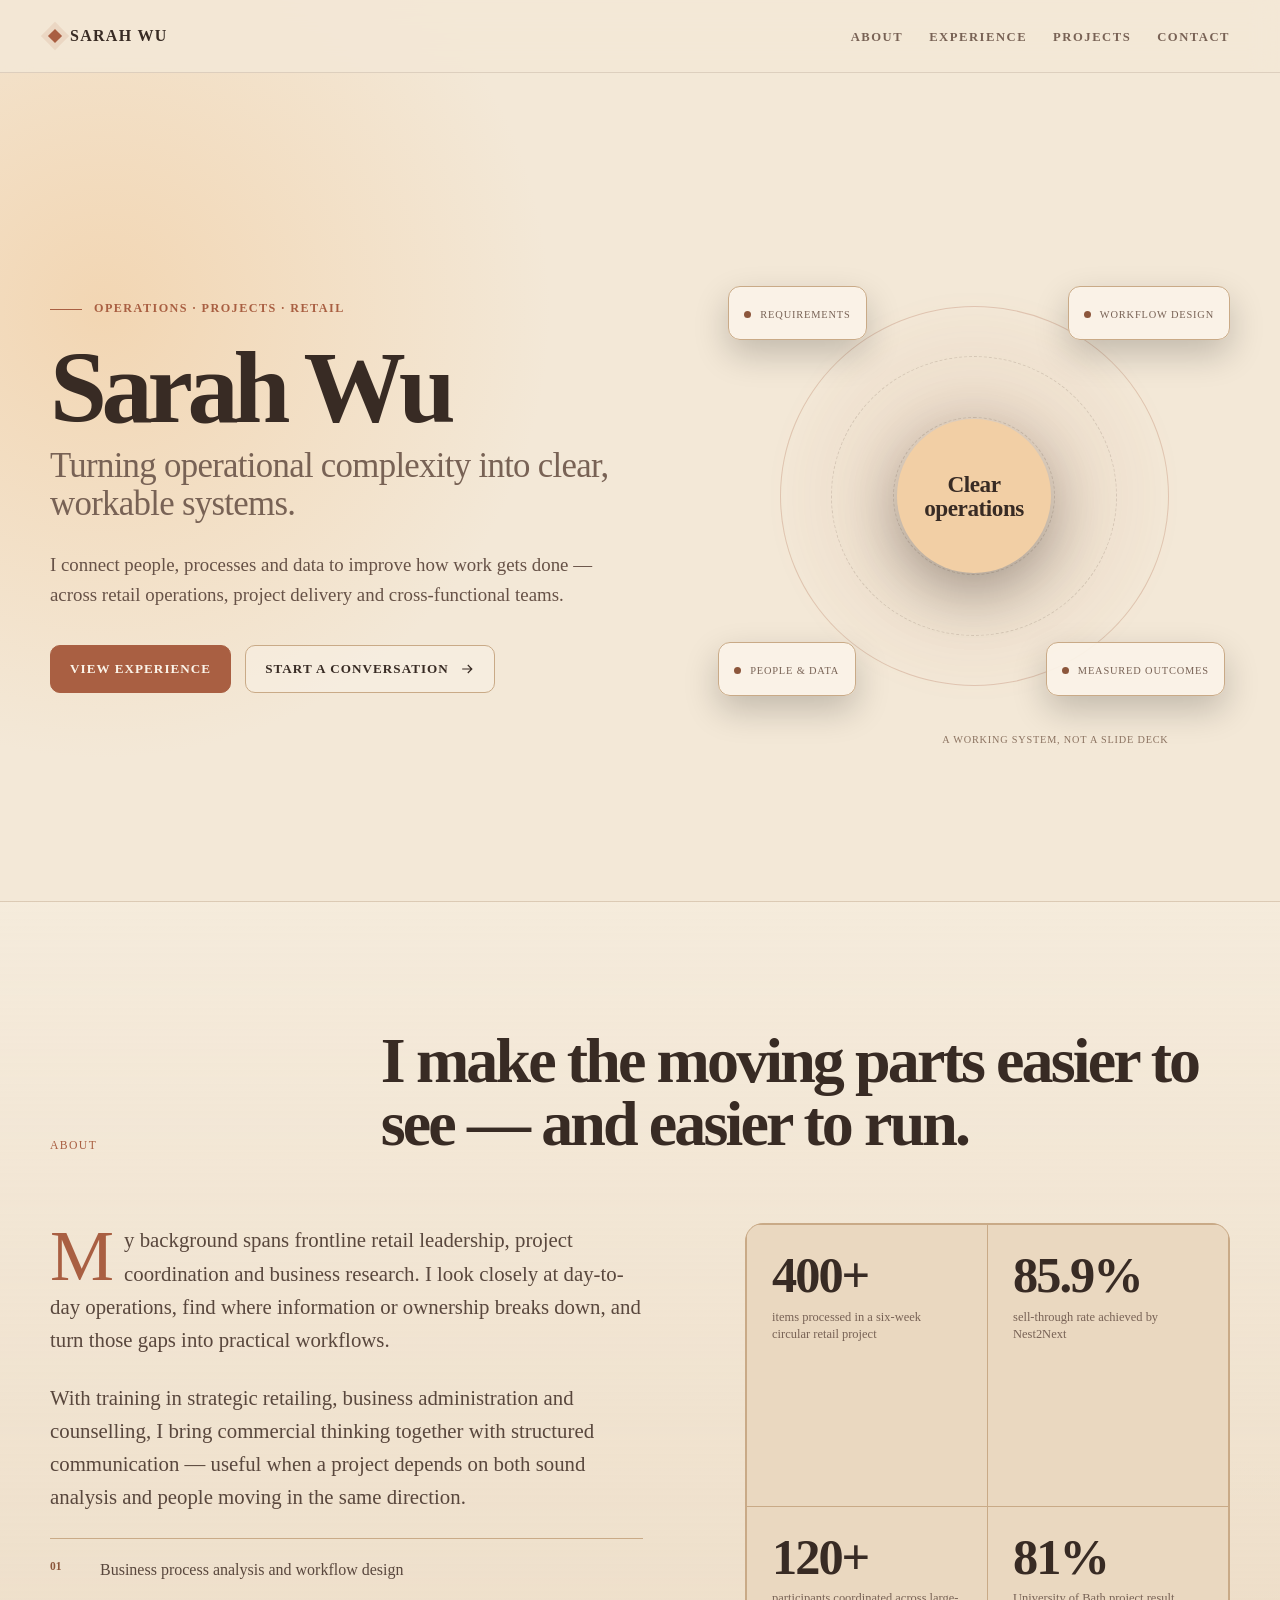
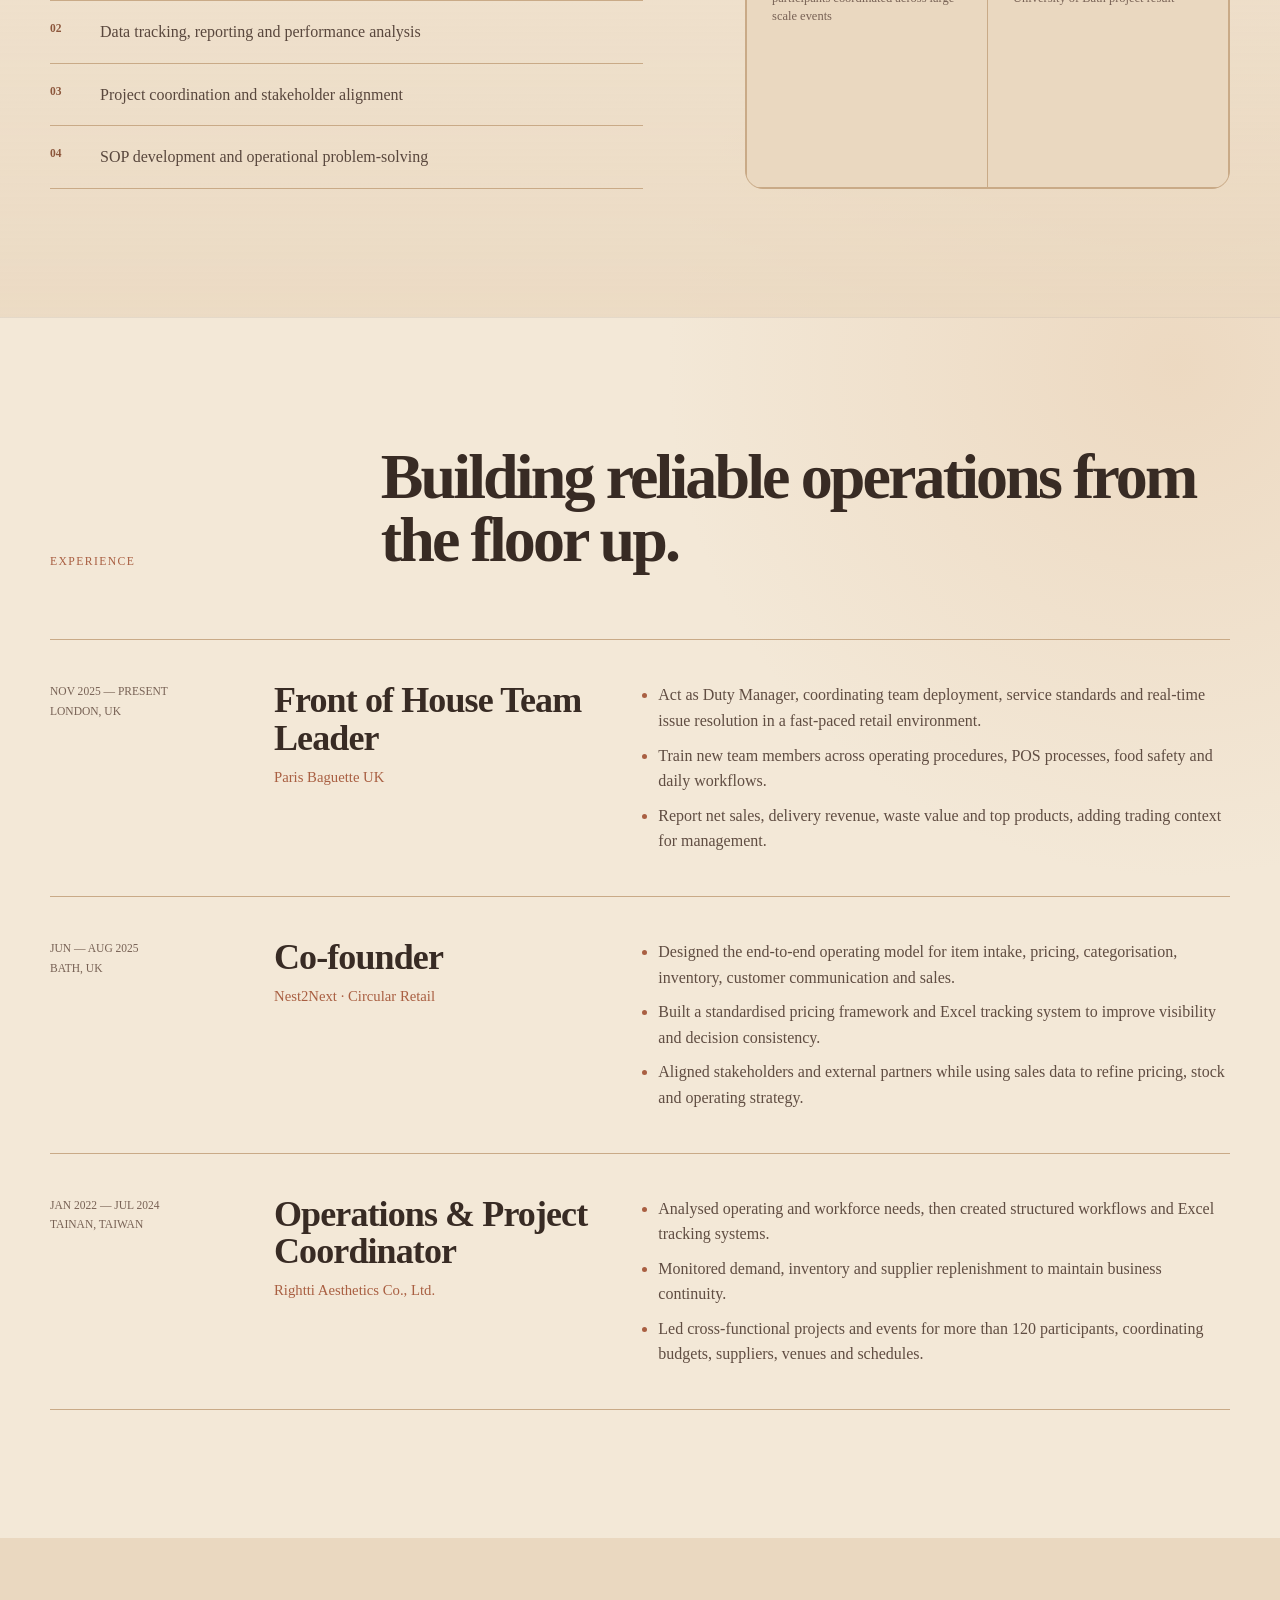
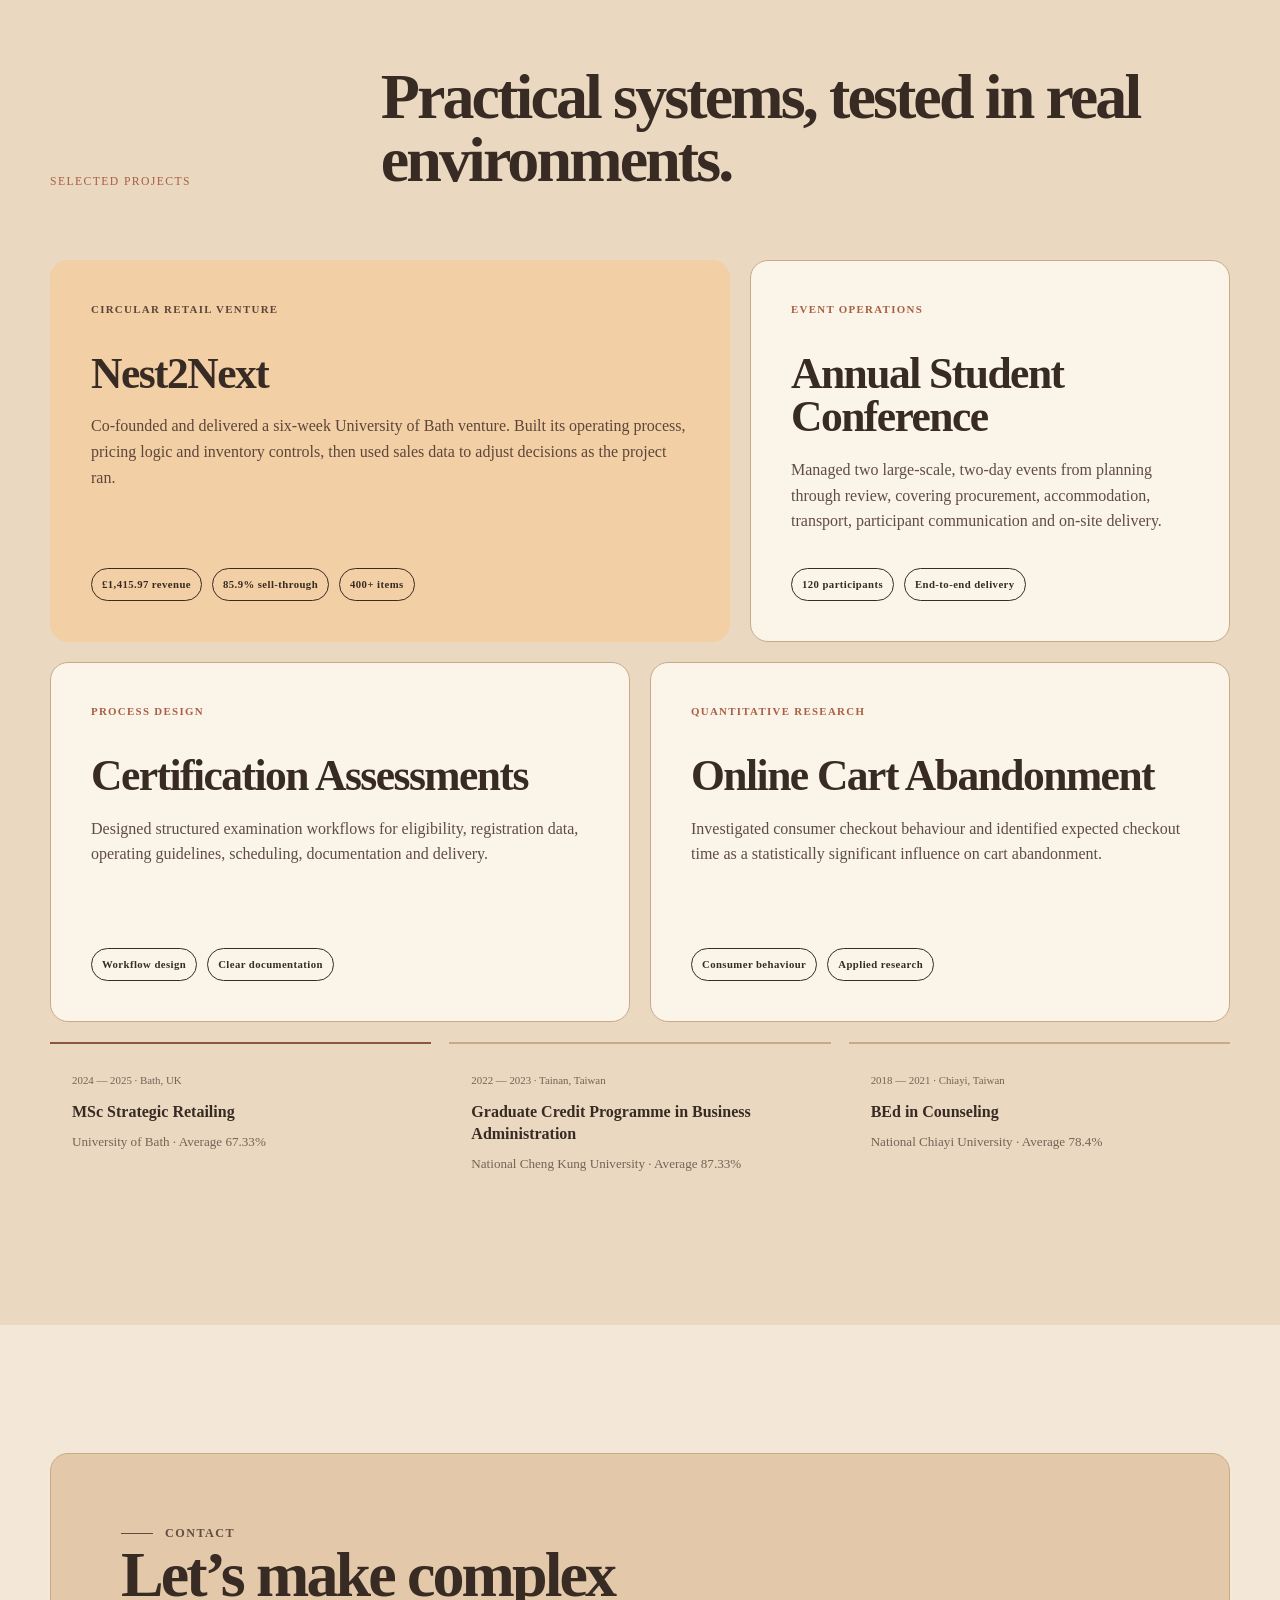
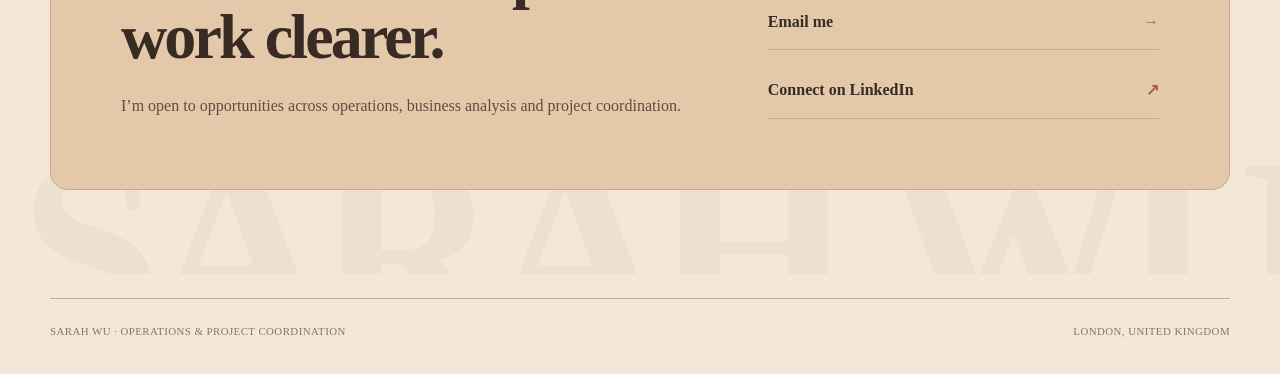
==== index.html @ 5b3edd80 "Create portfolio landing page" ====
<!doctype html>
<html lang="en">
<head>
  <meta charset="utf-8">
  <meta name="viewport" content="width=device-width, initial-scale=1">
  <meta name="description" content="Sarah Wu — operations and project coordination professional specialising in process improvement, retail operations, and data-informed delivery.">
  <meta name="theme-color" content="#f3e8d7">
  <title>Sarah Wu — Operations &amp; Project Coordination</title>
  <style>
    :root {
      --ink: #f3e8d7;
      --ink-soft: #ead8c0;
      --panel: #e3c9aa;
      --line: #c9aa87;
      --paper: #382b24;
      --muted: #786255;
      --signal: #a95f42;
      --signal-soft: #f2cfa5;
      --warm: #8c563b;
      --cream: #fbf4e9;
      --max: 1180px;
      --radius: 18px;
    }

    * { box-sizing: border-box; }

    html {
      scroll-behavior: smooth;
      scroll-padding-top: 88px;
    }

    body {
      margin: 0;
      color: var(--paper);
      background:
        radial-gradient(circle at 8% 6%, rgba(242, 207, 165, .72), transparent 28rem),
        radial-gradient(circle at 92% 38%, rgba(224, 188, 151, .34), transparent 32rem),
        var(--ink);
      font-family: "Times New Roman", Times, serif;
      line-height: 1.6;
      -webkit-font-smoothing: antialiased;
    }

    a { color: inherit; }
    button, a { -webkit-tap-highlight-color: transparent; }

    a:focus-visible,
    button:focus-visible {
      outline: 3px solid var(--warm);
      outline-offset: 4px;
    }

    .skip-link {
      position: fixed;
      left: 18px;
      top: 18px;
      z-index: 100;
      padding: 10px 14px;
      color: var(--ink);
      background: var(--paper);
      border-radius: 8px;
      transform: translateY(-180%);
      transition: transform .2s ease;
    }

    .skip-link:focus { transform: translateY(0); }

    .wrap {
      width: min(calc(100% - 48px), var(--max));
      margin-inline: auto;
    }

    .site-header {
      position: sticky;
      top: 0;
      z-index: 20;
      background: rgba(243, 232, 215, .88);
      border-bottom: 1px solid rgba(120, 98, 85, .18);
      backdrop-filter: blur(14px);
    }

    .nav {
      min-height: 72px;
      display: flex;
      align-items: center;
      justify-content: space-between;
      gap: 28px;
    }

    .brand {
      display: inline-flex;
      align-items: center;
      gap: 10px;
      text-decoration: none;
      font-family: "Times New Roman", Times, serif;
      font-weight: 700;
      letter-spacing: .08em;
      text-transform: uppercase;
    }

    .brand-mark {
      width: 10px;
      height: 10px;
      background: var(--signal);
      box-shadow: 0 0 0 5px rgba(169, 95, 66, .12);
      transform: rotate(45deg);
    }

    .nav-links {
      display: flex;
      align-items: center;
      gap: 26px;
      margin: 0;
      padding: 0;
      list-style: none;
    }

    .nav-links a {
      color: var(--muted);
      font-size: .79rem;
      font-weight: 700;
      letter-spacing: .12em;
      text-decoration: none;
      text-transform: uppercase;
      transition: color .2s ease;
    }

    .nav-links a:hover { color: var(--paper); }

    .menu-toggle {
      display: none;
      width: 44px;
      height: 44px;
      color: var(--paper);
      background: transparent;
      border: 1px solid var(--line);
      border-radius: 10px;
      font: inherit;
      cursor: pointer;
    }

    .hero {
      min-height: calc(100vh - 72px);
      display: grid;
      align-items: center;
      padding: 92px 0 74px;
      overflow: hidden;
    }

    .hero-grid {
      display: grid;
      grid-template-columns: minmax(0, 1.05fr) minmax(400px, .95fr);
      align-items: center;
      gap: clamp(52px, 8vw, 108px);
    }

    .eyebrow {
      display: flex;
      align-items: center;
      gap: 12px;
      margin: 0 0 24px;
      color: var(--signal);
      font-family: "Times New Roman", Times, serif;
      font-size: .76rem;
      font-weight: 700;
      letter-spacing: .12em;
      text-transform: uppercase;
    }

    .eyebrow::before {
      content: "";
      width: 32px;
      height: 1px;
      background: currentColor;
    }

    h1, h2, h3, p { margin-top: 0; }

    h1 {
      max-width: 760px;
      margin-bottom: 28px;
      font-family: "Times New Roman", Times, serif;
      font-size: clamp(4rem, 8vw, 7.8rem);
      font-weight: 700;
      letter-spacing: -.052em;
      line-height: .88;
    }

    h1 span {
      display: block;
      margin-top: 14px;
      color: var(--muted);
      font-size: .34em;
      font-weight: 500;
      letter-spacing: -.02em;
      line-height: 1.08;
    }

    .hero-intro {
      max-width: 620px;
      margin-bottom: 34px;
      color: #675247;
      font-size: clamp(1rem, 1.5vw, 1.18rem);
    }

    .hero-actions {
      display: flex;
      flex-wrap: wrap;
      gap: 14px;
    }

    .button {
      display: inline-flex;
      min-height: 48px;
      align-items: center;
      justify-content: center;
      gap: 10px;
      padding: 12px 19px;
      border: 1px solid var(--signal);
      border-radius: 10px;
      font-size: .82rem;
      font-weight: 700;
      letter-spacing: .08em;
      text-decoration: none;
      text-transform: uppercase;
      transition: transform .2s ease, background .2s ease, color .2s ease;
    }

    .button:hover { transform: translateY(-2px); }

    .button-primary {
      color: var(--cream);
      background: var(--signal);
    }

    .button-secondary {
      color: var(--paper);
      border-color: var(--line);
      background: rgba(251, 244, 233, .42);
    }

    .button svg { width: 16px; height: 16px; }

    .system-map {
      position: relative;
      min-height: 500px;
      display: grid;
      place-items: center;
      isolation: isolate;
    }

    .system-map::before {
      content: "";
      position: absolute;
      inset: 8%;
      z-index: -2;
      background: radial-gradient(circle, rgba(169, 95, 66, .14), transparent 67%);
      filter: blur(10px);
    }

    .orbit {
      position: absolute;
      inset: 12%;
      z-index: -1;
      border: 1px solid rgba(169, 95, 66, .26);
      border-radius: 50%;
      animation: breathe 5s ease-in-out infinite;
    }

    .orbit::before,
    .orbit::after {
      content: "";
      position: absolute;
      border: 1px dashed rgba(120, 98, 85, .22);
      border-radius: 50%;
    }

    .orbit::before { inset: 13%; }
    .orbit::after { inset: 29%; }

    .map-core {
      width: 154px;
      aspect-ratio: 1;
      display: grid;
      place-items: center;
      padding: 20px;
      color: var(--paper);
      background: var(--signal-soft);
      border-radius: 50%;
      box-shadow: 0 18px 60px rgba(0, 0, 0, .32);
      text-align: center;
    }

    .map-core strong {
      font-family: "Times New Roman", Times, serif;
      font-size: 1.45rem;
      letter-spacing: -.02em;
      line-height: 1.05;
    }

    .map-node {
      position: absolute;
      min-width: 138px;
      padding: 13px 15px;
      background: rgba(251, 244, 233, .92);
      border: 1px solid var(--line);
      border-radius: 12px;
      box-shadow: 0 14px 35px rgba(0, 0, 0, .2);
    }

    .map-node::before {
      content: "";
      display: inline-block;
      width: 7px;
      height: 7px;
      margin-right: 9px;
      background: var(--warm);
      border-radius: 50%;
    }

    .map-node span {
      color: var(--muted);
      font-family: "Times New Roman", Times, serif;
      font-size: .65rem;
      letter-spacing: .08em;
      text-transform: uppercase;
    }

    .node-1 { top: 8%; left: 2%; }
    .node-2 { top: 8%; right: 0; }
    .node-3 { bottom: 10%; right: 1%; }
    .node-4 { bottom: 10%; left: 0; }

    .map-note {
      position: absolute;
      right: 12%;
      bottom: -2px;
      margin: 0;
      color: #8b7260;
      font-family: "Times New Roman", Times, serif;
      font-size: .64rem;
      letter-spacing: .08em;
      text-transform: uppercase;
    }

    section { padding: clamp(88px, 10vw, 140px) 0; }

    .section-heading {
      display: grid;
      grid-template-columns: minmax(180px, .34fr) minmax(0, 1fr);
      align-items: end;
      gap: 42px;
      margin-bottom: 68px;
    }

    .section-kicker {
      margin: 0;
      color: var(--signal);
      font-family: "Times New Roman", Times, serif;
      font-size: .73rem;
      letter-spacing: .12em;
      text-transform: uppercase;
    }

    h2 {
      max-width: 820px;
      margin-bottom: 0;
      font-family: "Times New Roman", Times, serif;
      font-size: clamp(2.5rem, 5vw, 4.9rem);
      font-weight: 600;
      letter-spacing: -.045em;
      line-height: .98;
    }

    .about {
      background: linear-gradient(180deg, rgba(251, 244, 233, .24), rgba(234, 216, 192, .82));
      border-top: 1px solid rgba(120, 98, 85, .14);
      border-bottom: 1px solid rgba(120, 98, 85, .14);
    }

    .about-grid {
      display: grid;
      grid-template-columns: 1.1fr .9fr;
      gap: clamp(50px, 8vw, 110px);
    }

    .about-copy p {
      margin-bottom: 24px;
      color: #59473d;
      font-size: clamp(1.05rem, 1.7vw, 1.3rem);
    }

    .about-copy p:first-child::first-letter {
      float: left;
      margin: 8px 10px 0 0;
      color: var(--signal);
      font-family: "Times New Roman", Times, serif;
      font-size: 4.5rem;
      line-height: .72;
    }

    .capability-list {
      margin: 0;
      padding: 0;
      border-top: 1px solid var(--line);
      list-style: none;
    }

    .capability-list li {
      display: grid;
      grid-template-columns: 34px 1fr;
      gap: 16px;
      padding: 18px 0;
      color: #59473d;
      border-bottom: 1px solid var(--line);
    }

    .capability-list b {
      color: var(--warm);
      font-family: "Times New Roman", Times, serif;
      font-size: .72rem;
    }

    .proof-grid {
      display: grid;
      grid-template-columns: repeat(2, 1fr);
      gap: 1px;
      padding: 1px;
      background: var(--line);
      border: 1px solid var(--line);
      border-radius: var(--radius);
      overflow: hidden;
    }

    .proof {
      min-height: 150px;
      padding: 25px;
      background: var(--ink-soft);
    }

    .proof strong {
      display: block;
      margin-bottom: 8px;
      color: var(--paper);
      font-family: "Times New Roman", Times, serif;
      font-size: clamp(2rem, 4vw, 3.15rem);
      letter-spacing: -.04em;
      line-height: 1;
    }

    .proof span {
      display: block;
      color: var(--muted);
      font-size: .78rem;
      line-height: 1.4;
    }

    .experience-list { border-top: 1px solid var(--line); }

    .role {
      display: grid;
      grid-template-columns: 190px minmax(250px, .72fr) minmax(0, 1.28fr);
      gap: 34px;
      padding: 42px 0;
      border-bottom: 1px solid var(--line);
    }

    .role-meta {
      color: var(--muted);
      font-family: "Times New Roman", Times, serif;
      font-size: .72rem;
      line-height: 1.7;
      text-transform: uppercase;
    }

    .role-title h3 {
      margin-bottom: 8px;
      font-family: "Times New Roman", Times, serif;
      font-size: clamp(1.5rem, 3vw, 2.25rem);
      letter-spacing: -.025em;
      line-height: 1.05;
    }

    .role-title p {
      margin: 0;
      color: var(--signal);
      font-size: .92rem;
    }

    .role-detail {
      margin: 0;
      padding-left: 1.15rem;
      color: #604d42;
    }

    .role-detail li + li { margin-top: 9px; }
    .role-detail li::marker { color: var(--signal); }

    .projects { background: var(--ink-soft); }

    .project-grid {
      display: grid;
      grid-template-columns: repeat(12, 1fr);
      gap: 20px;
    }

    .project-card {
      position: relative;
      grid-column: span 6;
      min-height: 360px;
      display: flex;
      flex-direction: column;
      padding: clamp(25px, 4vw, 40px);
      background: var(--cream);
      border: 1px solid var(--line);
      border-radius: var(--radius);
      overflow: hidden;
      transition: transform .25s ease, border-color .25s ease;
    }

    .project-card:first-child {
      grid-column: span 7;
      background: var(--signal-soft);
      color: var(--paper);
      border-color: var(--signal-soft);
    }

    .project-card:nth-child(2) { grid-column: span 5; }
    .project-card:hover { transform: translateY(-5px); border-color: var(--signal); }

    .project-type {
      margin-bottom: 48px;
      font-family: "Times New Roman", Times, serif;
      font-size: .68rem;
      font-weight: 700;
      letter-spacing: .12em;
      text-transform: uppercase;
    }

    .project-card:not(:first-child) .project-type { color: var(--signal); }

    .project-card h3 {
      max-width: 520px;
      margin-bottom: 18px;
      font-family: "Times New Roman", Times, serif;
      font-size: clamp(1.8rem, 3.4vw, 3.1rem);
      letter-spacing: -.035em;
      line-height: 1;
    }

    .project-card p {
      max-width: 620px;
      margin-bottom: 34px;
      color: #604d42;
    }

    .project-card:first-child p { color: #5d4639; }

    .project-results {
      display: flex;
      flex-wrap: wrap;
      gap: 10px;
      margin-top: auto;
    }

    .result-tag {
      padding: 7px 10px;
      border: 1px solid currentColor;
      border-radius: 999px;
      font-family: "Times New Roman", Times, serif;
      font-size: .67rem;
      font-weight: 700;
      letter-spacing: .04em;
    }

    .education-strip {
      display: grid;
      grid-template-columns: repeat(3, 1fr);
      gap: 18px;
      margin-top: 20px;
    }

    .education-item {
      padding: 22px;
      border-top: 2px solid var(--line);
    }

    .education-item:first-child { border-color: var(--warm); }

    .education-item small {
      color: var(--muted);
      font-family: "Times New Roman", Times, serif;
      font-size: .68rem;
    }

    .education-item strong {
      display: block;
      margin: 10px 0 5px;
      font-size: 1rem;
      line-height: 1.35;
    }

    .education-item span { color: var(--muted); font-size: .82rem; }

    .contact {
      position: relative;
      padding-bottom: 84px;
      overflow: hidden;
    }

    .contact::after {
      content: "SARAH WU";
      position: absolute;
      right: -1vw;
      bottom: -5vw;
      z-index: -1;
      color: rgba(120, 98, 85, .055);
      font-family: "Times New Roman", Times, serif;
      font-size: clamp(7rem, 20vw, 20rem);
      font-weight: 700;
      letter-spacing: -.06em;
      line-height: .7;
      white-space: nowrap;
    }

    .contact-box {
      display: grid;
      grid-template-columns: 1.2fr .8fr;
      align-items: end;
      gap: 60px;
      padding: clamp(32px, 6vw, 70px);
      background: var(--panel);
      border: 1px solid var(--line);
      border-radius: var(--radius);
    }

    .contact-box h2 { margin-bottom: 24px; }
    .contact-box p { max-width: 570px; margin: 0; color: #604d42; }

    .contact-links {
      display: grid;
      gap: 12px;
    }

    .contact-link {
      display: flex;
      align-items: center;
      justify-content: space-between;
      gap: 20px;
      padding: 15px 0;
      border-bottom: 1px solid var(--line);
      font-weight: 700;
      text-decoration: none;
    }

    .contact-link span { color: var(--signal); }
    .contact-link:hover span { transform: translateX(4px); }
    .contact-link span { transition: transform .2s ease; }

    footer {
      padding: 24px 0 34px;
      color: #8b7260;
      font-family: "Times New Roman", Times, serif;
      font-size: .68rem;
      letter-spacing: .04em;
      text-transform: uppercase;
    }

    .footer-row {
      display: flex;
      justify-content: space-between;
      gap: 24px;
      border-top: 1px solid var(--line);
      padding-top: 24px;
    }

    .reveal {
      opacity: 0;
      transform: translateY(22px);
      transition: opacity .65s ease, transform .65s ease;
    }

    .reveal.is-visible { opacity: 1; transform: none; }

    @keyframes breathe {
      0%, 100% { transform: scale(.98); opacity: .7; }
      50% { transform: scale(1.02); opacity: 1; }
    }

    @media (max-width: 920px) {
      .hero { min-height: auto; }
      .hero-grid { grid-template-columns: 1fr; }
      .system-map { width: min(100%, 540px); margin-inline: auto; }
      .section-heading { grid-template-columns: 1fr; gap: 20px; }
      .about-grid { grid-template-columns: 1fr; }
      .role { grid-template-columns: 135px minmax(0, 1fr); }
      .role-detail { grid-column: 2; }
      .project-card:first-child,
      .project-card:nth-child(2),
      .project-card { grid-column: span 12; }
      .education-strip { grid-template-columns: 1fr; }
      .contact-box { grid-template-columns: 1fr; align-items: start; }
    }

    @media (max-width: 680px) {
      .wrap { width: min(calc(100% - 30px), var(--max)); }
      .site-header { backdrop-filter: none; }
      .menu-toggle { display: inline-grid; place-items: center; }
      .nav-links {
        position: absolute;
        inset: 72px 0 auto;
        display: none;
        align-items: stretch;
        gap: 0;
        padding: 12px 15px 18px;
        background: var(--ink);
        border-bottom: 1px solid var(--line);
      }
      .nav-links.is-open { display: grid; }
      .nav-links a { display: block; padding: 13px 8px; }
      .hero { padding-top: 62px; }
      h1 { font-size: clamp(3.8rem, 22vw, 6rem); }
      h1 span { font-size: .3em; line-height: 1.2; }
      .system-map { min-height: 390px; }
      .orbit { inset: 15%; }
      .map-core { width: 120px; }
      .map-core strong { font-size: 1.1rem; }
      .map-node { min-width: 116px; padding: 10px; }
      .map-node span { font-size: .56rem; }
      .node-1 { left: 0; }
      .node-2 { right: 0; }
      .node-3 { right: 0; }
      .node-4 { left: 0; }
      .map-note { right: 0; }
      .proof-grid { grid-template-columns: 1fr 1fr; }
      .proof { min-height: 130px; padding: 20px 16px; }
      .role { grid-template-columns: 1fr; gap: 14px; padding: 34px 0; }
      .role-detail { grid-column: 1; margin-top: 8px; }
      .project-card { min-height: 330px; }
      .footer-row { display: grid; }
    }

    @media (prefers-reduced-motion: reduce) {
      html { scroll-behavior: auto; }
      *, *::before, *::after {
        animation-duration: .01ms !important;
        animation-iteration-count: 1 !important;
        transition-duration: .01ms !important;
      }
      .reveal { opacity: 1; transform: none; }
    }
  </style>
</head>
<body>
  <a class="skip-link" href="#main">Skip to content</a>

  <header class="site-header">
    <nav class="nav wrap" aria-label="Primary navigation">
      <a class="brand" href="#top" aria-label="Sarah Wu, back to top">
        <span class="brand-mark" aria-hidden="true"></span>
        Sarah Wu
      </a>
      <button class="menu-toggle" type="button" aria-expanded="false" aria-controls="nav-links" aria-label="Open navigation">Menu</button>
      <ul class="nav-links" id="nav-links">
        <li><a href="#about">About</a></li>
        <li><a href="#experience">Experience</a></li>
        <li><a href="#projects">Projects</a></li>
        <li><a href="#contact">Contact</a></li>
      </ul>
    </nav>
  </header>

  <main id="main">
    <section class="hero" id="top">
      <div class="hero-grid wrap">
        <div class="hero-copy reveal">
          <p class="eyebrow">Operations · Projects · Retail</p>
          <h1>Sarah Wu<span>Turning operational complexity into clear, workable systems.</span></h1>
          <p class="hero-intro">I connect people, processes and data to improve how work gets done — across retail operations, project delivery and cross-functional teams.</p>
          <div class="hero-actions">
            <a class="button button-primary" href="#experience">View experience</a>
            <a class="button button-secondary" href="mailto:sweet19961010@gmail.com">
              Start a conversation
              <svg viewBox="0 0 20 20" fill="none" aria-hidden="true"><path d="M4 10h12M11 5l5 5-5 5" stroke="currentColor" stroke-width="1.5"/></svg>
            </a>
          </div>
        </div>

        <div class="system-map reveal" aria-label="A process map connecting requirements, workflow, data and outcomes">
          <div class="orbit" aria-hidden="true"></div>
          <div class="map-core"><strong>Clear<br>operations</strong></div>
          <div class="map-node node-1"><span>Requirements</span></div>
          <div class="map-node node-2"><span>Workflow design</span></div>
          <div class="map-node node-3"><span>Measured outcomes</span></div>
          <div class="map-node node-4"><span>People &amp; data</span></div>
          <p class="map-note">A working system, not a slide deck</p>
        </div>
      </div>
    </section>

    <section class="about" id="about">
      <div class="wrap">
        <div class="section-heading reveal">
          <p class="section-kicker">About</p>
          <h2>I make the moving parts easier to see — and easier to run.</h2>
        </div>

        <div class="about-grid">
          <div class="about-copy reveal">
            <p>My background spans frontline retail leadership, project coordination and business research. I look closely at day-to-day operations, find where information or ownership breaks down, and turn those gaps into practical workflows.</p>
            <p>With training in strategic retailing, business administration and counselling, I bring commercial thinking together with structured communication — useful when a project depends on both sound analysis and people moving in the same direction.</p>
            <ul class="capability-list" aria-label="Core capabilities">
              <li><b>01</b><span>Business process analysis and workflow design</span></li>
              <li><b>02</b><span>Data tracking, reporting and performance analysis</span></li>
              <li><b>03</b><span>Project coordination and stakeholder alignment</span></li>
              <li><b>04</b><span>SOP development and operational problem-solving</span></li>
            </ul>
          </div>

          <div class="proof-grid reveal" aria-label="Selected results">
            <div class="proof"><strong>400+</strong><span>items processed in a six-week circular retail project</span></div>
            <div class="proof"><strong>85.9%</strong><span>sell-through rate achieved by Nest2Next</span></div>
            <div class="proof"><strong>120+</strong><span>participants coordinated across large-scale events</span></div>
            <div class="proof"><strong>81%</strong><span>University of Bath project result</span></div>
          </div>
        </div>
      </div>
    </section>

    <section id="experience">
      <div class="wrap">
        <div class="section-heading reveal">
          <p class="section-kicker">Experience</p>
          <h2>Building reliable operations from the floor up.</h2>
        </div>

        <div class="experience-list">
          <article class="role reveal">
            <div class="role-meta">Nov 2025 — Present<br>London, UK</div>
            <div class="role-title">
              <h3>Front of House Team Leader</h3>
              <p>Paris Baguette UK</p>
            </div>
            <ul class="role-detail">
              <li>Act as Duty Manager, coordinating team deployment, service standards and real-time issue resolution in a fast-paced retail environment.</li>
              <li>Train new team members across operating procedures, POS processes, food safety and daily workflows.</li>
              <li>Report net sales, delivery revenue, waste value and top products, adding trading context for management.</li>
            </ul>
          </article>

          <article class="role reveal">
            <div class="role-meta">Jun — Aug 2025<br>Bath, UK</div>
            <div class="role-title">
              <h3>Co-founder</h3>
              <p>Nest2Next · Circular Retail</p>
            </div>
            <ul class="role-detail">
              <li>Designed the end-to-end operating model for item intake, pricing, categorisation, inventory, customer communication and sales.</li>
              <li>Built a standardised pricing framework and Excel tracking system to improve visibility and decision consistency.</li>
              <li>Aligned stakeholders and external partners while using sales data to refine pricing, stock and operating strategy.</li>
            </ul>
          </article>

          <article class="role reveal">
            <div class="role-meta">Jan 2022 — Jul 2024<br>Tainan, Taiwan</div>
            <div class="role-title">
              <h3>Operations &amp; Project Coordinator</h3>
              <p>Rightti Aesthetics Co., Ltd.</p>
            </div>
            <ul class="role-detail">
              <li>Analysed operating and workforce needs, then created structured workflows and Excel tracking systems.</li>
              <li>Monitored demand, inventory and supplier replenishment to maintain business continuity.</li>
              <li>Led cross-functional projects and events for more than 120 participants, coordinating budgets, suppliers, venues and schedules.</li>
            </ul>
          </article>
        </div>
      </div>
    </section>

    <section class="projects" id="projects">
      <div class="wrap">
        <div class="section-heading reveal">
          <p class="section-kicker">Selected projects</p>
          <h2>Practical systems, tested in real environments.</h2>
        </div>

        <div class="project-grid">
          <article class="project-card reveal">
            <p class="project-type">Circular retail venture</p>
            <h3>Nest2Next</h3>
            <p>Co-founded and delivered a six-week University of Bath venture. Built its operating process, pricing logic and inventory controls, then used sales data to adjust decisions as the project ran.</p>
            <div class="project-results">
              <span class="result-tag">£1,415.97 revenue</span>
              <span class="result-tag">85.9% sell-through</span>
              <span class="result-tag">400+ items</span>
            </div>
          </article>

          <article class="project-card reveal">
            <p class="project-type">Event operations</p>
            <h3>Annual Student Conference</h3>
            <p>Managed two large-scale, two-day events from planning through review, covering procurement, accommodation, transport, participant communication and on-site delivery.</p>
            <div class="project-results">
              <span class="result-tag">120 participants</span>
              <span class="result-tag">End-to-end delivery</span>
            </div>
          </article>

          <article class="project-card reveal">
            <p class="project-type">Process design</p>
            <h3>Certification Assessments</h3>
            <p>Designed structured examination workflows for eligibility, registration data, operating guidelines, scheduling, documentation and delivery.</p>
            <div class="project-results">
              <span class="result-tag">Workflow design</span>
              <span class="result-tag">Clear documentation</span>
            </div>
          </article>

          <article class="project-card reveal">
            <p class="project-type">Quantitative research</p>
            <h3>Online Cart Abandonment</h3>
            <p>Investigated consumer checkout behaviour and identified expected checkout time as a statistically significant influence on cart abandonment.</p>
            <div class="project-results">
              <span class="result-tag">Consumer behaviour</span>
              <span class="result-tag">Applied research</span>
            </div>
          </article>
        </div>

        <div class="education-strip reveal" aria-label="Education">
          <div class="education-item">
            <small>2024 — 2025 · Bath, UK</small>
            <strong>MSc Strategic Retailing</strong>
            <span>University of Bath · Average 67.33%</span>
          </div>
          <div class="education-item">
            <small>2022 — 2023 · Tainan, Taiwan</small>
            <strong>Graduate Credit Programme in Business Administration</strong>
            <span>National Cheng Kung University · Average 87.33%</span>
          </div>
          <div class="education-item">
            <small>2018 — 2021 · Chiayi, Taiwan</small>
            <strong>BEd in Counseling</strong>
            <span>National Chiayi University · Average 78.4%</span>
          </div>
        </div>
      </div>
    </section>

    <section class="contact" id="contact">
      <div class="wrap">
        <div class="contact-box reveal">
          <div>
            <p class="eyebrow">Contact</p>
            <h2>Let’s make complex work clearer.</h2>
            <p>I’m open to opportunities across operations, business analysis and project coordination.</p>
          </div>
          <div class="contact-links">
            <a class="contact-link" href="mailto:sweet19961010@gmail.com">Email me <span aria-hidden="true">→</span></a>
            <a class="contact-link" href="https://www.linkedin.com/in/sarahwu-1010tw" target="_blank" rel="noreferrer">Connect on LinkedIn <span aria-hidden="true">↗</span></a>
          </div>
        </div>
      </div>
    </section>
  </main>

  <footer>
    <div class="footer-row wrap">
      <span>Sarah Wu · Operations &amp; Project Coordination</span>
      <span>London, United Kingdom</span>
    </div>
  </footer>

  <script>
    const menuButton = document.querySelector('.menu-toggle');
    const navLinks = document.querySelector('.nav-links');

    menuButton.addEventListener('click', () => {
      const isOpen = navLinks.classList.toggle('is-open');
      menuButton.setAttribute('aria-expanded', String(isOpen));
      menuButton.setAttribute('aria-label', isOpen ? 'Close navigation' : 'Open navigation');
    });

    navLinks.addEventListener('click', (event) => {
      if (event.target.matches('a')) {
        navLinks.classList.remove('is-open');
        menuButton.setAttribute('aria-expanded', 'false');
        menuButton.setAttribute('aria-label', 'Open navigation');
      }
    });

    const revealItems = document.querySelectorAll('.reveal');
    if ('IntersectionObserver' in window && !window.matchMedia('(prefers-reduced-motion: reduce)').matches) {
      const observer = new IntersectionObserver((entries) => {
        entries.forEach((entry) => {
          if (entry.isIntersecting) {
            entry.target.classList.add('is-visible');
            observer.unobserve(entry.target);
          }
        });
      }, { threshold: 0.12 });
      revealItems.forEach((item) => observer.observe(item));
    } else {
      revealItems.forEach((item) => item.classList.add('is-visible'));
    }
  </script>
</body>
</html>
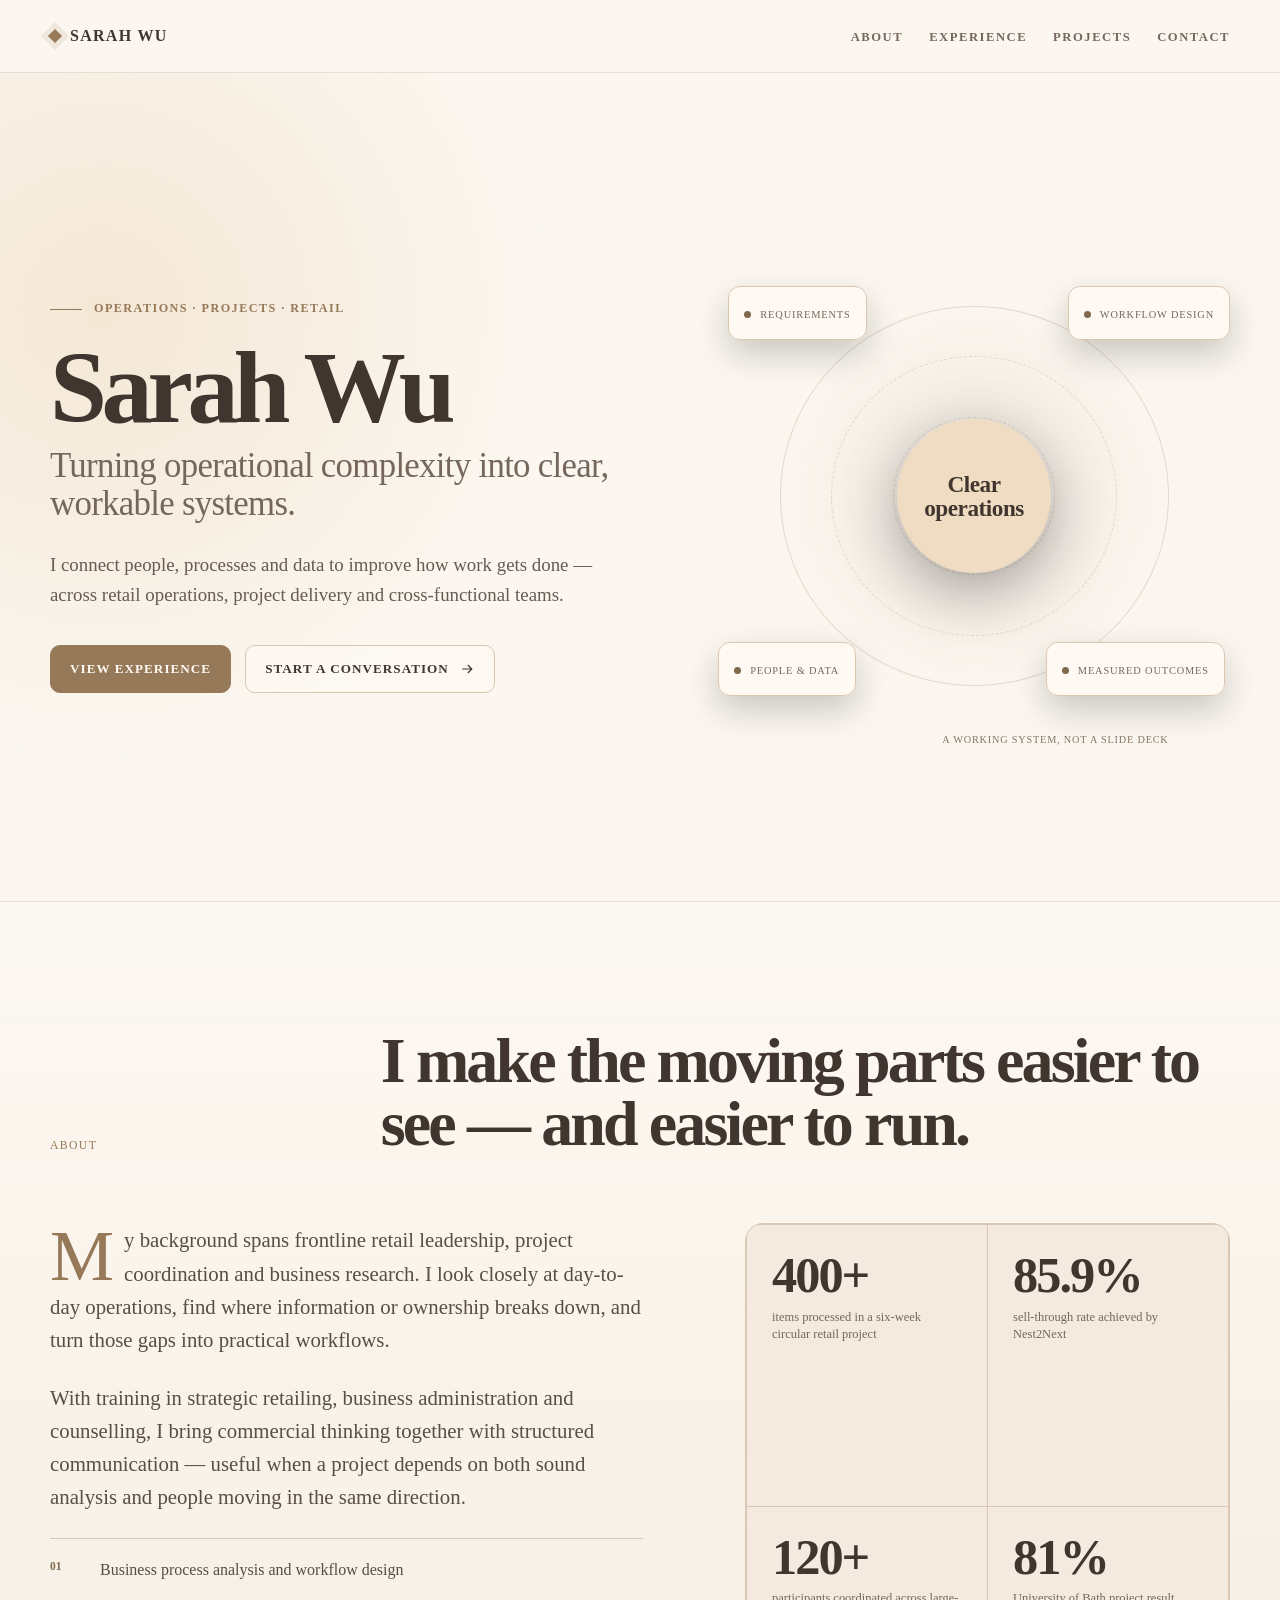
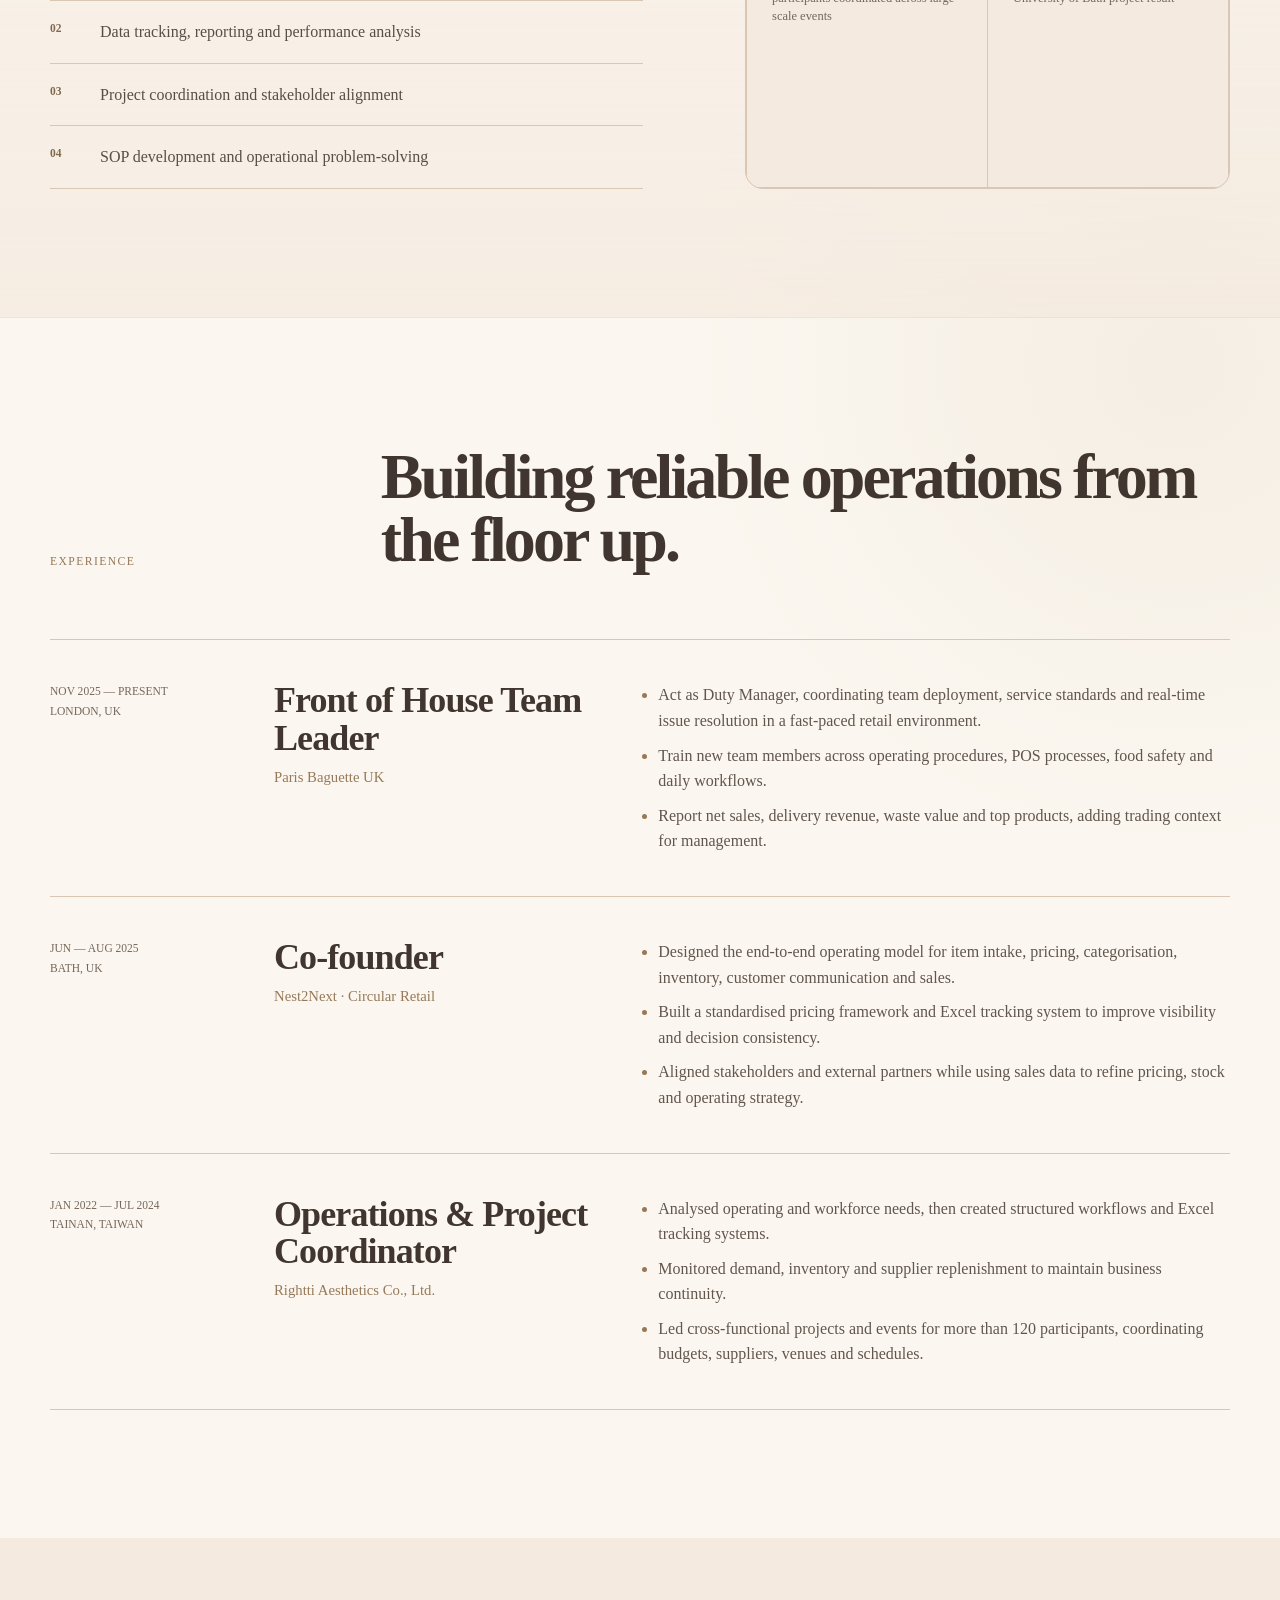
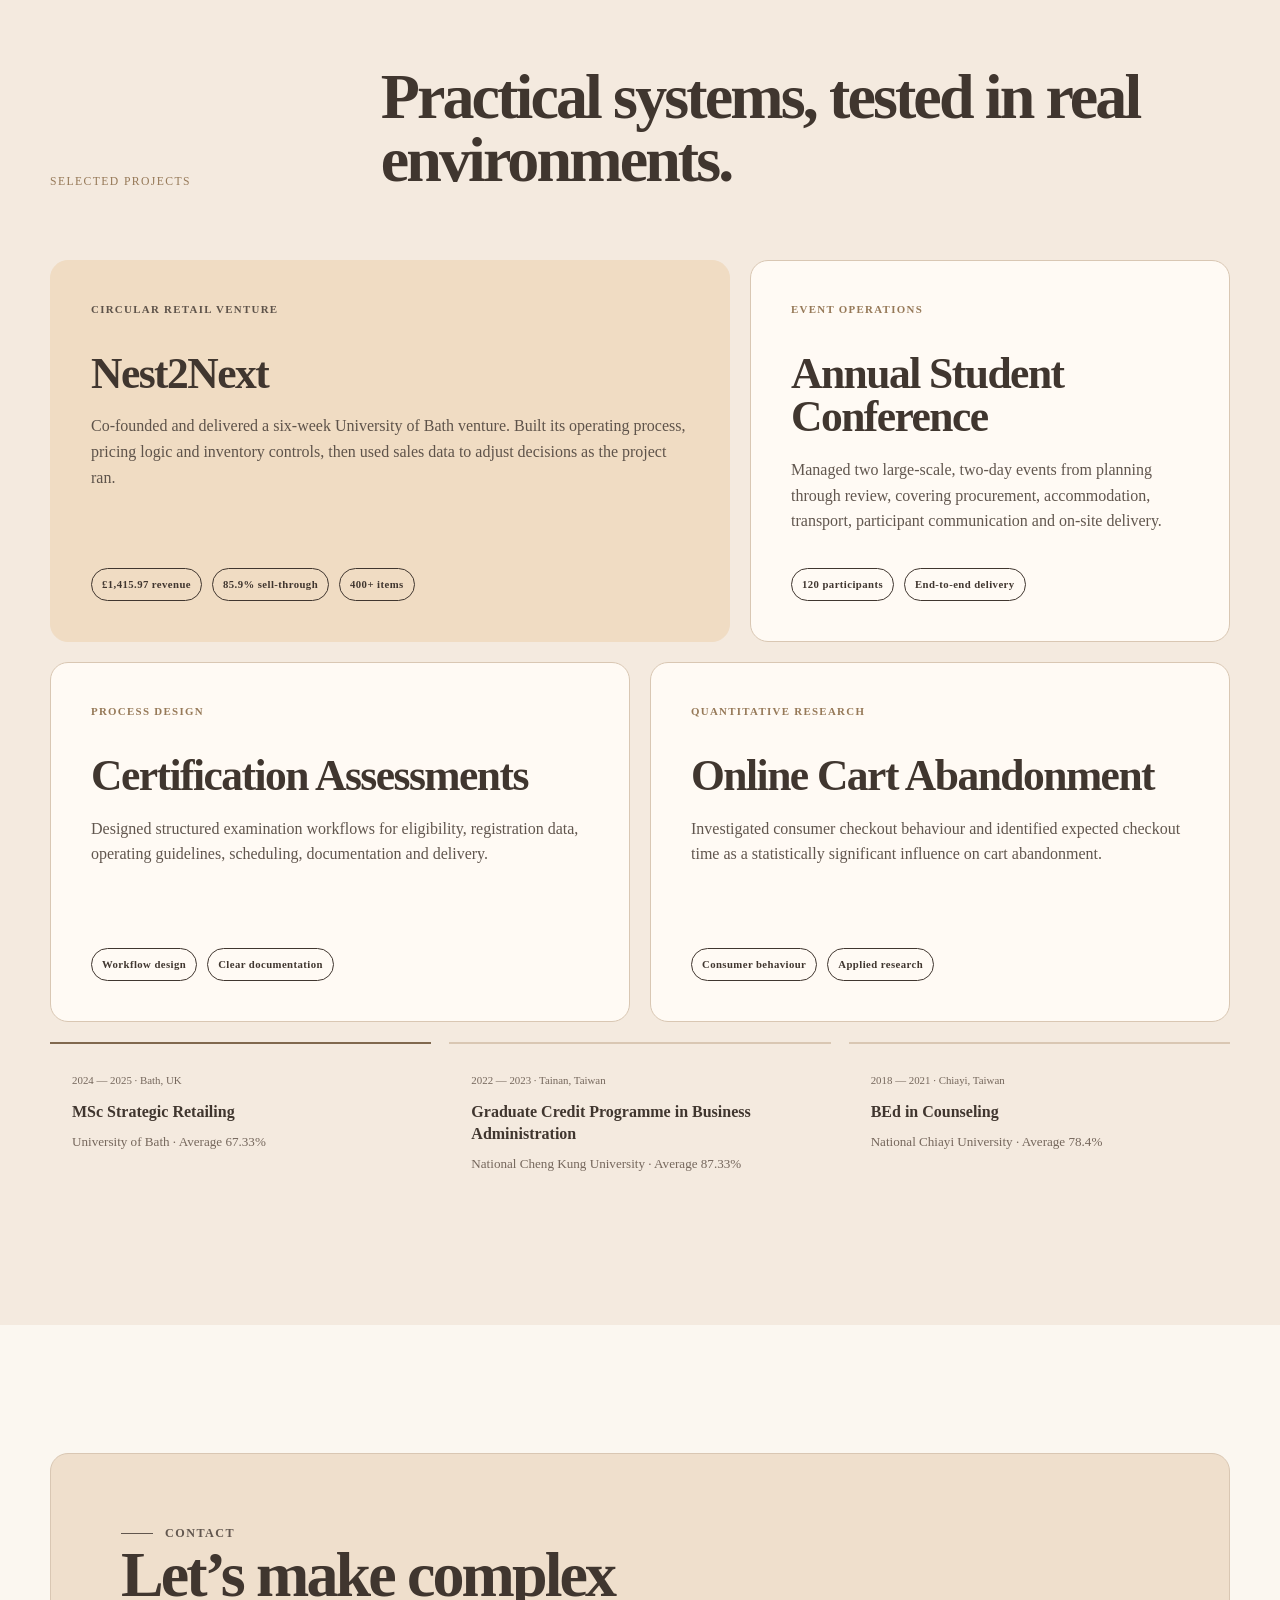
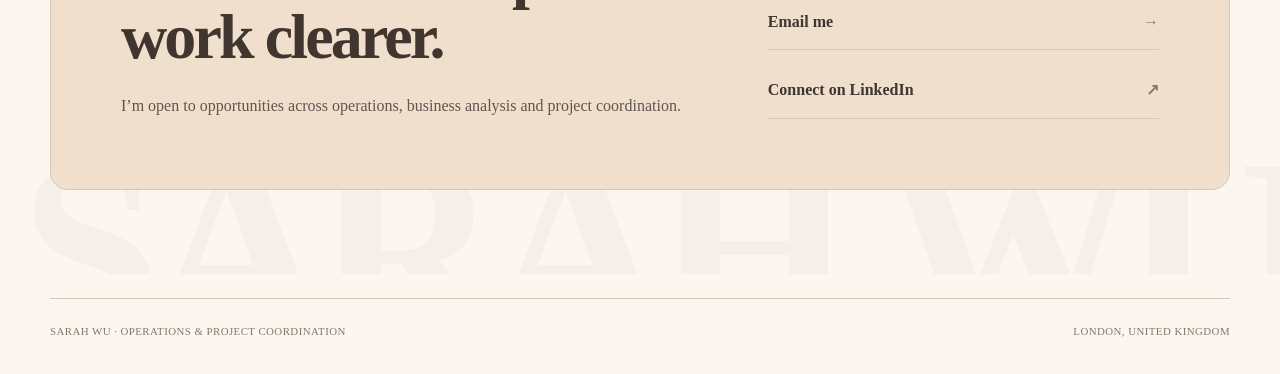
==== commit 39665054: "Lighten portfolio colour palette" ====
--- a/index.html
+++ b/index.html
@@ -4,20 +4,20 @@
   <meta charset="utf-8">
   <meta name="viewport" content="width=device-width, initial-scale=1">
   <meta name="description" content="Sarah Wu — operations and project coordination professional specialising in process improvement, retail operations, and data-informed delivery.">
-  <meta name="theme-color" content="#f3e8d7">
+  <meta name="theme-color" content="#fbf7f0">
   <title>Sarah Wu — Operations &amp; Project Coordination</title>
   <style>
     :root {
-      --ink: #f3e8d7;
-      --ink-soft: #ead8c0;
-      --panel: #e3c9aa;
-      --line: #c9aa87;
-      --paper: #382b24;
-      --muted: #786255;
-      --signal: #a95f42;
-      --signal-soft: #f2cfa5;
-      --warm: #8c563b;
-      --cream: #fbf4e9;
+      --ink: #fbf7f0;
+      --ink-soft: #f4eadf;
+      --panel: #efdfcc;
+      --line: #d9c7b3;
+      --paper: #40362f;
+      --muted: #75675c;
+      --signal: #967958;
+      --signal-soft: #f0dcc3;
+      --warm: #80684e;
+      --cream: #fffaf4;
       --max: 1180px;
       --radius: 18px;
     }
@@ -33,8 +33,8 @@
       margin: 0;
       color: var(--paper);
       background:
-        radial-gradient(circle at 8% 6%, rgba(242, 207, 165, .72), transparent 28rem),
-        radial-gradient(circle at 92% 38%, rgba(224, 188, 151, .34), transparent 32rem),
+        radial-gradient(circle at 8% 6%, rgba(240, 220, 195, .58), transparent 28rem),
+        radial-gradient(circle at 92% 38%, rgba(227, 211, 192, .26), transparent 32rem),
         var(--ink);
       font-family: "Times New Roman", Times, serif;
       line-height: 1.6;
@@ -74,8 +74,8 @@
       position: sticky;
       top: 0;
       z-index: 20;
-      background: rgba(243, 232, 215, .88);
-      border-bottom: 1px solid rgba(120, 98, 85, .18);
+      background: rgba(251, 247, 240, .92);
+      border-bottom: 1px solid rgba(117, 103, 92, .16);
       backdrop-filter: blur(14px);
     }
 
@@ -102,7 +102,7 @@
       width: 10px;
       height: 10px;
       background: var(--signal);
-      box-shadow: 0 0 0 5px rgba(169, 95, 66, .12);
+      box-shadow: 0 0 0 5px rgba(150, 121, 88, .12);
       transform: rotate(45deg);
     }
 
@@ -199,7 +199,7 @@
     .hero-intro {
       max-width: 620px;
       margin-bottom: 34px;
-      color: #675247;
+      color: #675b52;
       font-size: clamp(1rem, 1.5vw, 1.18rem);
     }
 
@@ -236,7 +236,7 @@
     .button-secondary {
       color: var(--paper);
       border-color: var(--line);
-      background: rgba(251, 244, 233, .42);
+      background: rgba(255, 250, 244, .58);
     }
 
     .button svg { width: 16px; height: 16px; }
@@ -254,7 +254,7 @@
       position: absolute;
       inset: 8%;
       z-index: -2;
-      background: radial-gradient(circle, rgba(169, 95, 66, .14), transparent 67%);
+      background: radial-gradient(circle, rgba(150, 121, 88, .13), transparent 67%);
       filter: blur(10px);
     }
 
@@ -262,7 +262,7 @@
       position: absolute;
       inset: 12%;
       z-index: -1;
-      border: 1px solid rgba(169, 95, 66, .26);
+      border: 1px solid rgba(150, 121, 88, .24);
       border-radius: 50%;
       animation: breathe 5s ease-in-out infinite;
     }
@@ -271,7 +271,7 @@
     .orbit::after {
       content: "";
       position: absolute;
-      border: 1px dashed rgba(120, 98, 85, .22);
+      border: 1px dashed rgba(117, 103, 92, .20);
       border-radius: 50%;
     }
 
@@ -302,7 +302,7 @@
       position: absolute;
       min-width: 138px;
       padding: 13px 15px;
-      background: rgba(251, 244, 233, .92);
+      background: rgba(255, 250, 244, .94);
       border: 1px solid var(--line);
       border-radius: 12px;
       box-shadow: 0 14px 35px rgba(0, 0, 0, .2);
@@ -336,7 +336,7 @@
       right: 12%;
       bottom: -2px;
       margin: 0;
-      color: #8b7260;
+      color: #857567;
       font-family: "Times New Roman", Times, serif;
       font-size: .64rem;
       letter-spacing: .08em;
@@ -373,9 +373,9 @@
     }
 
     .about {
-      background: linear-gradient(180deg, rgba(251, 244, 233, .24), rgba(234, 216, 192, .82));
-      border-top: 1px solid rgba(120, 98, 85, .14);
-      border-bottom: 1px solid rgba(120, 98, 85, .14);
+      background: linear-gradient(180deg, rgba(255, 250, 244, .32), rgba(244, 234, 223, .76));
+      border-top: 1px solid rgba(117, 103, 92, .12);
+      border-bottom: 1px solid rgba(117, 103, 92, .12);
     }
 
     .about-grid {
@@ -386,7 +386,7 @@
 
     .about-copy p {
       margin-bottom: 24px;
-      color: #59473d;
+      color: #594e46;
       font-size: clamp(1.05rem, 1.7vw, 1.3rem);
     }
 
@@ -411,7 +411,7 @@
       grid-template-columns: 34px 1fr;
       gap: 16px;
       padding: 18px 0;
-      color: #59473d;
+      color: #594e46;
       border-bottom: 1px solid var(--line);
     }
 
@@ -490,7 +490,7 @@
     .role-detail {
       margin: 0;
       padding-left: 1.15rem;
-      color: #604d42;
+      color: #61564e;
     }
 
     .role-detail li + li { margin-top: 9px; }
@@ -551,10 +551,10 @@
     .project-card p {
       max-width: 620px;
       margin-bottom: 34px;
-      color: #604d42;
-    }
-
-    .project-card:first-child p { color: #5d4639; }
+      color: #61564e;
+    }
+
+    .project-card:first-child p { color: #5e534a; }
 
     .project-results {
       display: flex;
@@ -614,7 +614,7 @@
       right: -1vw;
       bottom: -5vw;
       z-index: -1;
-      color: rgba(120, 98, 85, .055);
+      color: rgba(117, 103, 92, .05);
       font-family: "Times New Roman", Times, serif;
       font-size: clamp(7rem, 20vw, 20rem);
       font-weight: 700;
@@ -635,7 +635,7 @@
     }
 
     .contact-box h2 { margin-bottom: 24px; }
-    .contact-box p { max-width: 570px; margin: 0; color: #604d42; }
+    .contact-box p { max-width: 570px; margin: 0; color: #61564e; }
 
     .contact-links {
       display: grid;
@@ -659,7 +659,7 @@
 
     footer {
       padding: 24px 0 34px;
-      color: #8b7260;
+      color: #857567;
       font-family: "Times New Roman", Times, serif;
       font-size: .68rem;
       letter-spacing: .04em;
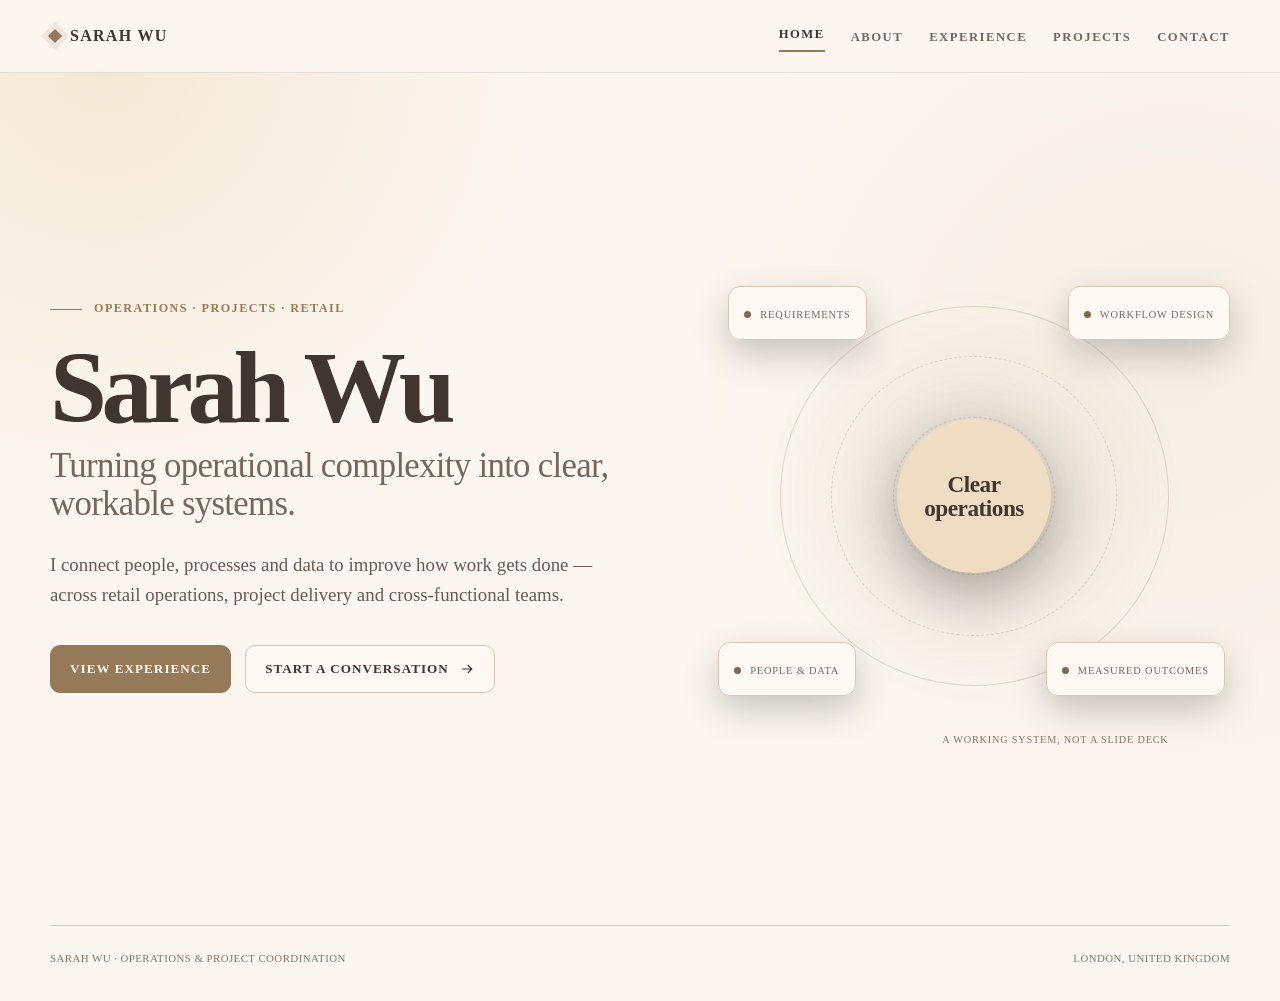
==== commit 03cc2aef: "Split portfolio into dedicated pages" ====
--- a/index.html
+++ b/index.html
@@ -6,766 +6,24 @@
   <meta name="description" content="Sarah Wu — operations and project coordination professional specialising in process improvement, retail operations, and data-informed delivery.">
   <meta name="theme-color" content="#fbf7f0">
   <title>Sarah Wu — Operations &amp; Project Coordination</title>
-  <style>
-    :root {
-      --ink: #fbf7f0;
-      --ink-soft: #f4eadf;
-      --panel: #efdfcc;
-      --line: #d9c7b3;
-      --paper: #40362f;
-      --muted: #75675c;
-      --signal: #967958;
-      --signal-soft: #f0dcc3;
-      --warm: #80684e;
-      --cream: #fffaf4;
-      --max: 1180px;
-      --radius: 18px;
-    }
-
-    * { box-sizing: border-box; }
-
-    html {
-      scroll-behavior: smooth;
-      scroll-padding-top: 88px;
-    }
-
-    body {
-      margin: 0;
-      color: var(--paper);
-      background:
-        radial-gradient(circle at 8% 6%, rgba(240, 220, 195, .58), transparent 28rem),
-        radial-gradient(circle at 92% 38%, rgba(227, 211, 192, .26), transparent 32rem),
-        var(--ink);
-      font-family: "Times New Roman", Times, serif;
-      line-height: 1.6;
-      -webkit-font-smoothing: antialiased;
-    }
-
-    a { color: inherit; }
-    button, a { -webkit-tap-highlight-color: transparent; }
-
-    a:focus-visible,
-    button:focus-visible {
-      outline: 3px solid var(--warm);
-      outline-offset: 4px;
-    }
-
-    .skip-link {
-      position: fixed;
-      left: 18px;
-      top: 18px;
-      z-index: 100;
-      padding: 10px 14px;
-      color: var(--ink);
-      background: var(--paper);
-      border-radius: 8px;
-      transform: translateY(-180%);
-      transition: transform .2s ease;
-    }
-
-    .skip-link:focus { transform: translateY(0); }
-
-    .wrap {
-      width: min(calc(100% - 48px), var(--max));
-      margin-inline: auto;
-    }
-
-    .site-header {
-      position: sticky;
-      top: 0;
-      z-index: 20;
-      background: rgba(251, 247, 240, .92);
-      border-bottom: 1px solid rgba(117, 103, 92, .16);
-      backdrop-filter: blur(14px);
-    }
-
-    .nav {
-      min-height: 72px;
-      display: flex;
-      align-items: center;
-      justify-content: space-between;
-      gap: 28px;
-    }
-
-    .brand {
-      display: inline-flex;
-      align-items: center;
-      gap: 10px;
-      text-decoration: none;
-      font-family: "Times New Roman", Times, serif;
-      font-weight: 700;
-      letter-spacing: .08em;
-      text-transform: uppercase;
-    }
-
-    .brand-mark {
-      width: 10px;
-      height: 10px;
-      background: var(--signal);
-      box-shadow: 0 0 0 5px rgba(150, 121, 88, .12);
-      transform: rotate(45deg);
-    }
-
-    .nav-links {
-      display: flex;
-      align-items: center;
-      gap: 26px;
-      margin: 0;
-      padding: 0;
-      list-style: none;
-    }
-
-    .nav-links a {
-      color: var(--muted);
-      font-size: .79rem;
-      font-weight: 700;
-      letter-spacing: .12em;
-      text-decoration: none;
-      text-transform: uppercase;
-      transition: color .2s ease;
-    }
-
-    .nav-links a:hover { color: var(--paper); }
-
-    .menu-toggle {
-      display: none;
-      width: 44px;
-      height: 44px;
-      color: var(--paper);
-      background: transparent;
-      border: 1px solid var(--line);
-      border-radius: 10px;
-      font: inherit;
-      cursor: pointer;
-    }
-
-    .hero {
-      min-height: calc(100vh - 72px);
-      display: grid;
-      align-items: center;
-      padding: 92px 0 74px;
-      overflow: hidden;
-    }
-
-    .hero-grid {
-      display: grid;
-      grid-template-columns: minmax(0, 1.05fr) minmax(400px, .95fr);
-      align-items: center;
-      gap: clamp(52px, 8vw, 108px);
-    }
-
-    .eyebrow {
-      display: flex;
-      align-items: center;
-      gap: 12px;
-      margin: 0 0 24px;
-      color: var(--signal);
-      font-family: "Times New Roman", Times, serif;
-      font-size: .76rem;
-      font-weight: 700;
-      letter-spacing: .12em;
-      text-transform: uppercase;
-    }
-
-    .eyebrow::before {
-      content: "";
-      width: 32px;
-      height: 1px;
-      background: currentColor;
-    }
-
-    h1, h2, h3, p { margin-top: 0; }
-
-    h1 {
-      max-width: 760px;
-      margin-bottom: 28px;
-      font-family: "Times New Roman", Times, serif;
-      font-size: clamp(4rem, 8vw, 7.8rem);
-      font-weight: 700;
-      letter-spacing: -.052em;
-      line-height: .88;
-    }
-
-    h1 span {
-      display: block;
-      margin-top: 14px;
-      color: var(--muted);
-      font-size: .34em;
-      font-weight: 500;
-      letter-spacing: -.02em;
-      line-height: 1.08;
-    }
-
-    .hero-intro {
-      max-width: 620px;
-      margin-bottom: 34px;
-      color: #675b52;
-      font-size: clamp(1rem, 1.5vw, 1.18rem);
-    }
-
-    .hero-actions {
-      display: flex;
-      flex-wrap: wrap;
-      gap: 14px;
-    }
-
-    .button {
-      display: inline-flex;
-      min-height: 48px;
-      align-items: center;
-      justify-content: center;
-      gap: 10px;
-      padding: 12px 19px;
-      border: 1px solid var(--signal);
-      border-radius: 10px;
-      font-size: .82rem;
-      font-weight: 700;
-      letter-spacing: .08em;
-      text-decoration: none;
-      text-transform: uppercase;
-      transition: transform .2s ease, background .2s ease, color .2s ease;
-    }
-
-    .button:hover { transform: translateY(-2px); }
-
-    .button-primary {
-      color: var(--cream);
-      background: var(--signal);
-    }
-
-    .button-secondary {
-      color: var(--paper);
-      border-color: var(--line);
-      background: rgba(255, 250, 244, .58);
-    }
-
-    .button svg { width: 16px; height: 16px; }
-
-    .system-map {
-      position: relative;
-      min-height: 500px;
-      display: grid;
-      place-items: center;
-      isolation: isolate;
-    }
-
-    .system-map::before {
-      content: "";
-      position: absolute;
-      inset: 8%;
-      z-index: -2;
-      background: radial-gradient(circle, rgba(150, 121, 88, .13), transparent 67%);
-      filter: blur(10px);
-    }
-
-    .orbit {
-      position: absolute;
-      inset: 12%;
-      z-index: -1;
-      border: 1px solid rgba(150, 121, 88, .24);
-      border-radius: 50%;
-      animation: breathe 5s ease-in-out infinite;
-    }
-
-    .orbit::before,
-    .orbit::after {
-      content: "";
-      position: absolute;
-      border: 1px dashed rgba(117, 103, 92, .20);
-      border-radius: 50%;
-    }
-
-    .orbit::before { inset: 13%; }
-    .orbit::after { inset: 29%; }
-
-    .map-core {
-      width: 154px;
-      aspect-ratio: 1;
-      display: grid;
-      place-items: center;
-      padding: 20px;
-      color: var(--paper);
-      background: var(--signal-soft);
-      border-radius: 50%;
-      box-shadow: 0 18px 60px rgba(0, 0, 0, .32);
-      text-align: center;
-    }
-
-    .map-core strong {
-      font-family: "Times New Roman", Times, serif;
-      font-size: 1.45rem;
-      letter-spacing: -.02em;
-      line-height: 1.05;
-    }
-
-    .map-node {
-      position: absolute;
-      min-width: 138px;
-      padding: 13px 15px;
-      background: rgba(255, 250, 244, .94);
-      border: 1px solid var(--line);
-      border-radius: 12px;
-      box-shadow: 0 14px 35px rgba(0, 0, 0, .2);
-    }
-
-    .map-node::before {
-      content: "";
-      display: inline-block;
-      width: 7px;
-      height: 7px;
-      margin-right: 9px;
-      background: var(--warm);
-      border-radius: 50%;
-    }
-
-    .map-node span {
-      color: var(--muted);
-      font-family: "Times New Roman", Times, serif;
-      font-size: .65rem;
-      letter-spacing: .08em;
-      text-transform: uppercase;
-    }
-
-    .node-1 { top: 8%; left: 2%; }
-    .node-2 { top: 8%; right: 0; }
-    .node-3 { bottom: 10%; right: 1%; }
-    .node-4 { bottom: 10%; left: 0; }
-
-    .map-note {
-      position: absolute;
-      right: 12%;
-      bottom: -2px;
-      margin: 0;
-      color: #857567;
-      font-family: "Times New Roman", Times, serif;
-      font-size: .64rem;
-      letter-spacing: .08em;
-      text-transform: uppercase;
-    }
-
-    section { padding: clamp(88px, 10vw, 140px) 0; }
-
-    .section-heading {
-      display: grid;
-      grid-template-columns: minmax(180px, .34fr) minmax(0, 1fr);
-      align-items: end;
-      gap: 42px;
-      margin-bottom: 68px;
-    }
-
-    .section-kicker {
-      margin: 0;
-      color: var(--signal);
-      font-family: "Times New Roman", Times, serif;
-      font-size: .73rem;
-      letter-spacing: .12em;
-      text-transform: uppercase;
-    }
-
-    h2 {
-      max-width: 820px;
-      margin-bottom: 0;
-      font-family: "Times New Roman", Times, serif;
-      font-size: clamp(2.5rem, 5vw, 4.9rem);
-      font-weight: 600;
-      letter-spacing: -.045em;
-      line-height: .98;
-    }
-
-    .about {
-      background: linear-gradient(180deg, rgba(255, 250, 244, .32), rgba(244, 234, 223, .76));
-      border-top: 1px solid rgba(117, 103, 92, .12);
-      border-bottom: 1px solid rgba(117, 103, 92, .12);
-    }
-
-    .about-grid {
-      display: grid;
-      grid-template-columns: 1.1fr .9fr;
-      gap: clamp(50px, 8vw, 110px);
-    }
-
-    .about-copy p {
-      margin-bottom: 24px;
-      color: #594e46;
-      font-size: clamp(1.05rem, 1.7vw, 1.3rem);
-    }
-
-    .about-copy p:first-child::first-letter {
-      float: left;
-      margin: 8px 10px 0 0;
-      color: var(--signal);
-      font-family: "Times New Roman", Times, serif;
-      font-size: 4.5rem;
-      line-height: .72;
-    }
-
-    .capability-list {
-      margin: 0;
-      padding: 0;
-      border-top: 1px solid var(--line);
-      list-style: none;
-    }
-
-    .capability-list li {
-      display: grid;
-      grid-template-columns: 34px 1fr;
-      gap: 16px;
-      padding: 18px 0;
-      color: #594e46;
-      border-bottom: 1px solid var(--line);
-    }
-
-    .capability-list b {
-      color: var(--warm);
-      font-family: "Times New Roman", Times, serif;
-      font-size: .72rem;
-    }
-
-    .proof-grid {
-      display: grid;
-      grid-template-columns: repeat(2, 1fr);
-      gap: 1px;
-      padding: 1px;
-      background: var(--line);
-      border: 1px solid var(--line);
-      border-radius: var(--radius);
-      overflow: hidden;
-    }
-
-    .proof {
-      min-height: 150px;
-      padding: 25px;
-      background: var(--ink-soft);
-    }
-
-    .proof strong {
-      display: block;
-      margin-bottom: 8px;
-      color: var(--paper);
-      font-family: "Times New Roman", Times, serif;
-      font-size: clamp(2rem, 4vw, 3.15rem);
-      letter-spacing: -.04em;
-      line-height: 1;
-    }
-
-    .proof span {
-      display: block;
-      color: var(--muted);
-      font-size: .78rem;
-      line-height: 1.4;
-    }
-
-    .experience-list { border-top: 1px solid var(--line); }
-
-    .role {
-      display: grid;
-      grid-template-columns: 190px minmax(250px, .72fr) minmax(0, 1.28fr);
-      gap: 34px;
-      padding: 42px 0;
-      border-bottom: 1px solid var(--line);
-    }
-
-    .role-meta {
-      color: var(--muted);
-      font-family: "Times New Roman", Times, serif;
-      font-size: .72rem;
-      line-height: 1.7;
-      text-transform: uppercase;
-    }
-
-    .role-title h3 {
-      margin-bottom: 8px;
-      font-family: "Times New Roman", Times, serif;
-      font-size: clamp(1.5rem, 3vw, 2.25rem);
-      letter-spacing: -.025em;
-      line-height: 1.05;
-    }
-
-    .role-title p {
-      margin: 0;
-      color: var(--signal);
-      font-size: .92rem;
-    }
-
-    .role-detail {
-      margin: 0;
-      padding-left: 1.15rem;
-      color: #61564e;
-    }
-
-    .role-detail li + li { margin-top: 9px; }
-    .role-detail li::marker { color: var(--signal); }
-
-    .projects { background: var(--ink-soft); }
-
-    .project-grid {
-      display: grid;
-      grid-template-columns: repeat(12, 1fr);
-      gap: 20px;
-    }
-
-    .project-card {
-      position: relative;
-      grid-column: span 6;
-      min-height: 360px;
-      display: flex;
-      flex-direction: column;
-      padding: clamp(25px, 4vw, 40px);
-      background: var(--cream);
-      border: 1px solid var(--line);
-      border-radius: var(--radius);
-      overflow: hidden;
-      transition: transform .25s ease, border-color .25s ease;
-    }
-
-    .project-card:first-child {
-      grid-column: span 7;
-      background: var(--signal-soft);
-      color: var(--paper);
-      border-color: var(--signal-soft);
-    }
-
-    .project-card:nth-child(2) { grid-column: span 5; }
-    .project-card:hover { transform: translateY(-5px); border-color: var(--signal); }
-
-    .project-type {
-      margin-bottom: 48px;
-      font-family: "Times New Roman", Times, serif;
-      font-size: .68rem;
-      font-weight: 700;
-      letter-spacing: .12em;
-      text-transform: uppercase;
-    }
-
-    .project-card:not(:first-child) .project-type { color: var(--signal); }
-
-    .project-card h3 {
-      max-width: 520px;
-      margin-bottom: 18px;
-      font-family: "Times New Roman", Times, serif;
-      font-size: clamp(1.8rem, 3.4vw, 3.1rem);
-      letter-spacing: -.035em;
-      line-height: 1;
-    }
-
-    .project-card p {
-      max-width: 620px;
-      margin-bottom: 34px;
-      color: #61564e;
-    }
-
-    .project-card:first-child p { color: #5e534a; }
-
-    .project-results {
-      display: flex;
-      flex-wrap: wrap;
-      gap: 10px;
-      margin-top: auto;
-    }
-
-    .result-tag {
-      padding: 7px 10px;
-      border: 1px solid currentColor;
-      border-radius: 999px;
-      font-family: "Times New Roman", Times, serif;
-      font-size: .67rem;
-      font-weight: 700;
-      letter-spacing: .04em;
-    }
-
-    .education-strip {
-      display: grid;
-      grid-template-columns: repeat(3, 1fr);
-      gap: 18px;
-      margin-top: 20px;
-    }
-
-    .education-item {
-      padding: 22px;
-      border-top: 2px solid var(--line);
-    }
-
-    .education-item:first-child { border-color: var(--warm); }
-
-    .education-item small {
-      color: var(--muted);
-      font-family: "Times New Roman", Times, serif;
-      font-size: .68rem;
-    }
-
-    .education-item strong {
-      display: block;
-      margin: 10px 0 5px;
-      font-size: 1rem;
-      line-height: 1.35;
-    }
-
-    .education-item span { color: var(--muted); font-size: .82rem; }
-
-    .contact {
-      position: relative;
-      padding-bottom: 84px;
-      overflow: hidden;
-    }
-
-    .contact::after {
-      content: "SARAH WU";
-      position: absolute;
-      right: -1vw;
-      bottom: -5vw;
-      z-index: -1;
-      color: rgba(117, 103, 92, .05);
-      font-family: "Times New Roman", Times, serif;
-      font-size: clamp(7rem, 20vw, 20rem);
-      font-weight: 700;
-      letter-spacing: -.06em;
-      line-height: .7;
-      white-space: nowrap;
-    }
-
-    .contact-box {
-      display: grid;
-      grid-template-columns: 1.2fr .8fr;
-      align-items: end;
-      gap: 60px;
-      padding: clamp(32px, 6vw, 70px);
-      background: var(--panel);
-      border: 1px solid var(--line);
-      border-radius: var(--radius);
-    }
-
-    .contact-box h2 { margin-bottom: 24px; }
-    .contact-box p { max-width: 570px; margin: 0; color: #61564e; }
-
-    .contact-links {
-      display: grid;
-      gap: 12px;
-    }
-
-    .contact-link {
-      display: flex;
-      align-items: center;
-      justify-content: space-between;
-      gap: 20px;
-      padding: 15px 0;
-      border-bottom: 1px solid var(--line);
-      font-weight: 700;
-      text-decoration: none;
-    }
-
-    .contact-link span { color: var(--signal); }
-    .contact-link:hover span { transform: translateX(4px); }
-    .contact-link span { transition: transform .2s ease; }
-
-    footer {
-      padding: 24px 0 34px;
-      color: #857567;
-      font-family: "Times New Roman", Times, serif;
-      font-size: .68rem;
-      letter-spacing: .04em;
-      text-transform: uppercase;
-    }
-
-    .footer-row {
-      display: flex;
-      justify-content: space-between;
-      gap: 24px;
-      border-top: 1px solid var(--line);
-      padding-top: 24px;
-    }
-
-    .reveal {
-      opacity: 0;
-      transform: translateY(22px);
-      transition: opacity .65s ease, transform .65s ease;
-    }
-
-    .reveal.is-visible { opacity: 1; transform: none; }
-
-    @keyframes breathe {
-      0%, 100% { transform: scale(.98); opacity: .7; }
-      50% { transform: scale(1.02); opacity: 1; }
-    }
-
-    @media (max-width: 920px) {
-      .hero { min-height: auto; }
-      .hero-grid { grid-template-columns: 1fr; }
-      .system-map { width: min(100%, 540px); margin-inline: auto; }
-      .section-heading { grid-template-columns: 1fr; gap: 20px; }
-      .about-grid { grid-template-columns: 1fr; }
-      .role { grid-template-columns: 135px minmax(0, 1fr); }
-      .role-detail { grid-column: 2; }
-      .project-card:first-child,
-      .project-card:nth-child(2),
-      .project-card { grid-column: span 12; }
-      .education-strip { grid-template-columns: 1fr; }
-      .contact-box { grid-template-columns: 1fr; align-items: start; }
-    }
-
-    @media (max-width: 680px) {
-      .wrap { width: min(calc(100% - 30px), var(--max)); }
-      .site-header { backdrop-filter: none; }
-      .menu-toggle { display: inline-grid; place-items: center; }
-      .nav-links {
-        position: absolute;
-        inset: 72px 0 auto;
-        display: none;
-        align-items: stretch;
-        gap: 0;
-        padding: 12px 15px 18px;
-        background: var(--ink);
-        border-bottom: 1px solid var(--line);
-      }
-      .nav-links.is-open { display: grid; }
-      .nav-links a { display: block; padding: 13px 8px; }
-      .hero { padding-top: 62px; }
-      h1 { font-size: clamp(3.8rem, 22vw, 6rem); }
-      h1 span { font-size: .3em; line-height: 1.2; }
-      .system-map { min-height: 390px; }
-      .orbit { inset: 15%; }
-      .map-core { width: 120px; }
-      .map-core strong { font-size: 1.1rem; }
-      .map-node { min-width: 116px; padding: 10px; }
-      .map-node span { font-size: .56rem; }
-      .node-1 { left: 0; }
-      .node-2 { right: 0; }
-      .node-3 { right: 0; }
-      .node-4 { left: 0; }
-      .map-note { right: 0; }
-      .proof-grid { grid-template-columns: 1fr 1fr; }
-      .proof { min-height: 130px; padding: 20px 16px; }
-      .role { grid-template-columns: 1fr; gap: 14px; padding: 34px 0; }
-      .role-detail { grid-column: 1; margin-top: 8px; }
-      .project-card { min-height: 330px; }
-      .footer-row { display: grid; }
-    }
-
-    @media (prefers-reduced-motion: reduce) {
-      html { scroll-behavior: auto; }
-      *, *::before, *::after {
-        animation-duration: .01ms !important;
-        animation-iteration-count: 1 !important;
-        transition-duration: .01ms !important;
-      }
-      .reveal { opacity: 1; transform: none; }
-    }
-  </style>
+  <link rel="stylesheet" href="styles.css">
 </head>
 <body>
   <a class="skip-link" href="#main">Skip to content</a>
 
   <header class="site-header">
     <nav class="nav wrap" aria-label="Primary navigation">
-      <a class="brand" href="#top" aria-label="Sarah Wu, back to top">
+      <a class="brand" href="index.html" aria-label="Sarah Wu, home">
         <span class="brand-mark" aria-hidden="true"></span>
         Sarah Wu
       </a>
       <button class="menu-toggle" type="button" aria-expanded="false" aria-controls="nav-links" aria-label="Open navigation">Menu</button>
       <ul class="nav-links" id="nav-links">
-        <li><a href="#about">About</a></li>
-        <li><a href="#experience">Experience</a></li>
-        <li><a href="#projects">Projects</a></li>
-        <li><a href="#contact">Contact</a></li>
+        <li><a href="index.html" aria-current="page">Home</a></li>
+        <li><a href="about.html">About</a></li>
+        <li><a href="experience.html">Experience</a></li>
+        <li><a href="projects.html">Projects</a></li>
+        <li><a href="contact.html">Contact</a></li>
       </ul>
     </nav>
   </header>
@@ -778,7 +36,7 @@
           <h1>Sarah Wu<span>Turning operational complexity into clear, workable systems.</span></h1>
           <p class="hero-intro">I connect people, processes and data to improve how work gets done — across retail operations, project delivery and cross-functional teams.</p>
           <div class="hero-actions">
-            <a class="button button-primary" href="#experience">View experience</a>
+            <a class="button button-primary" href="experience.html">View experience</a>
             <a class="button button-secondary" href="mailto:sweet19961010@gmail.com">
               Start a conversation
               <svg viewBox="0 0 20 20" fill="none" aria-hidden="true"><path d="M4 10h12M11 5l5 5-5 5" stroke="currentColor" stroke-width="1.5"/></svg>
@@ -797,171 +55,6 @@
         </div>
       </div>
     </section>
-
-    <section class="about" id="about">
-      <div class="wrap">
-        <div class="section-heading reveal">
-          <p class="section-kicker">About</p>
-          <h2>I make the moving parts easier to see — and easier to run.</h2>
-        </div>
-
-        <div class="about-grid">
-          <div class="about-copy reveal">
-            <p>My background spans frontline retail leadership, project coordination and business research. I look closely at day-to-day operations, find where information or ownership breaks down, and turn those gaps into practical workflows.</p>
-            <p>With training in strategic retailing, business administration and counselling, I bring commercial thinking together with structured communication — useful when a project depends on both sound analysis and people moving in the same direction.</p>
-            <ul class="capability-list" aria-label="Core capabilities">
-              <li><b>01</b><span>Business process analysis and workflow design</span></li>
-              <li><b>02</b><span>Data tracking, reporting and performance analysis</span></li>
-              <li><b>03</b><span>Project coordination and stakeholder alignment</span></li>
-              <li><b>04</b><span>SOP development and operational problem-solving</span></li>
-            </ul>
-          </div>
-
-          <div class="proof-grid reveal" aria-label="Selected results">
-            <div class="proof"><strong>400+</strong><span>items processed in a six-week circular retail project</span></div>
-            <div class="proof"><strong>85.9%</strong><span>sell-through rate achieved by Nest2Next</span></div>
-            <div class="proof"><strong>120+</strong><span>participants coordinated across large-scale events</span></div>
-            <div class="proof"><strong>81%</strong><span>University of Bath project result</span></div>
-          </div>
-        </div>
-      </div>
-    </section>
-
-    <section id="experience">
-      <div class="wrap">
-        <div class="section-heading reveal">
-          <p class="section-kicker">Experience</p>
-          <h2>Building reliable operations from the floor up.</h2>
-        </div>
-
-        <div class="experience-list">
-          <article class="role reveal">
-            <div class="role-meta">Nov 2025 — Present<br>London, UK</div>
-            <div class="role-title">
-              <h3>Front of House Team Leader</h3>
-              <p>Paris Baguette UK</p>
-            </div>
-            <ul class="role-detail">
-              <li>Act as Duty Manager, coordinating team deployment, service standards and real-time issue resolution in a fast-paced retail environment.</li>
-              <li>Train new team members across operating procedures, POS processes, food safety and daily workflows.</li>
-              <li>Report net sales, delivery revenue, waste value and top products, adding trading context for management.</li>
-            </ul>
-          </article>
-
-          <article class="role reveal">
-            <div class="role-meta">Jun — Aug 2025<br>Bath, UK</div>
-            <div class="role-title">
-              <h3>Co-founder</h3>
-              <p>Nest2Next · Circular Retail</p>
-            </div>
-            <ul class="role-detail">
-              <li>Designed the end-to-end operating model for item intake, pricing, categorisation, inventory, customer communication and sales.</li>
-              <li>Built a standardised pricing framework and Excel tracking system to improve visibility and decision consistency.</li>
-              <li>Aligned stakeholders and external partners while using sales data to refine pricing, stock and operating strategy.</li>
-            </ul>
-          </article>
-
-          <article class="role reveal">
-            <div class="role-meta">Jan 2022 — Jul 2024<br>Tainan, Taiwan</div>
-            <div class="role-title">
-              <h3>Operations &amp; Project Coordinator</h3>
-              <p>Rightti Aesthetics Co., Ltd.</p>
-            </div>
-            <ul class="role-detail">
-              <li>Analysed operating and workforce needs, then created structured workflows and Excel tracking systems.</li>
-              <li>Monitored demand, inventory and supplier replenishment to maintain business continuity.</li>
-              <li>Led cross-functional projects and events for more than 120 participants, coordinating budgets, suppliers, venues and schedules.</li>
-            </ul>
-          </article>
-        </div>
-      </div>
-    </section>
-
-    <section class="projects" id="projects">
-      <div class="wrap">
-        <div class="section-heading reveal">
-          <p class="section-kicker">Selected projects</p>
-          <h2>Practical systems, tested in real environments.</h2>
-        </div>
-
-        <div class="project-grid">
-          <article class="project-card reveal">
-            <p class="project-type">Circular retail venture</p>
-            <h3>Nest2Next</h3>
-            <p>Co-founded and delivered a six-week University of Bath venture. Built its operating process, pricing logic and inventory controls, then used sales data to adjust decisions as the project ran.</p>
-            <div class="project-results">
-              <span class="result-tag">£1,415.97 revenue</span>
-              <span class="result-tag">85.9% sell-through</span>
-              <span class="result-tag">400+ items</span>
-            </div>
-          </article>
-
-          <article class="project-card reveal">
-            <p class="project-type">Event operations</p>
-            <h3>Annual Student Conference</h3>
-            <p>Managed two large-scale, two-day events from planning through review, covering procurement, accommodation, transport, participant communication and on-site delivery.</p>
-            <div class="project-results">
-              <span class="result-tag">120 participants</span>
-              <span class="result-tag">End-to-end delivery</span>
-            </div>
-          </article>
-
-          <article class="project-card reveal">
-            <p class="project-type">Process design</p>
-            <h3>Certification Assessments</h3>
-            <p>Designed structured examination workflows for eligibility, registration data, operating guidelines, scheduling, documentation and delivery.</p>
-            <div class="project-results">
-              <span class="result-tag">Workflow design</span>
-              <span class="result-tag">Clear documentation</span>
-            </div>
-          </article>
-
-          <article class="project-card reveal">
-            <p class="project-type">Quantitative research</p>
-            <h3>Online Cart Abandonment</h3>
-            <p>Investigated consumer checkout behaviour and identified expected checkout time as a statistically significant influence on cart abandonment.</p>
-            <div class="project-results">
-              <span class="result-tag">Consumer behaviour</span>
-              <span class="result-tag">Applied research</span>
-            </div>
-          </article>
-        </div>
-
-        <div class="education-strip reveal" aria-label="Education">
-          <div class="education-item">
-            <small>2024 — 2025 · Bath, UK</small>
-            <strong>MSc Strategic Retailing</strong>
-            <span>University of Bath · Average 67.33%</span>
-          </div>
-          <div class="education-item">
-            <small>2022 — 2023 · Tainan, Taiwan</small>
-            <strong>Graduate Credit Programme in Business Administration</strong>
-            <span>National Cheng Kung University · Average 87.33%</span>
-          </div>
-          <div class="education-item">
-            <small>2018 — 2021 · Chiayi, Taiwan</small>
-            <strong>BEd in Counseling</strong>
-            <span>National Chiayi University · Average 78.4%</span>
-          </div>
-        </div>
-      </div>
-    </section>
-
-    <section class="contact" id="contact">
-      <div class="wrap">
-        <div class="contact-box reveal">
-          <div>
-            <p class="eyebrow">Contact</p>
-            <h2>Let’s make complex work clearer.</h2>
-            <p>I’m open to opportunities across operations, business analysis and project coordination.</p>
-          </div>
-          <div class="contact-links">
-            <a class="contact-link" href="mailto:sweet19961010@gmail.com">Email me <span aria-hidden="true">→</span></a>
-            <a class="contact-link" href="https://www.linkedin.com/in/sarahwu-1010tw" target="_blank" rel="noreferrer">Connect on LinkedIn <span aria-hidden="true">↗</span></a>
-          </div>
-        </div>
-      </div>
-    </section>
   </main>
 
   <footer>
@@ -971,38 +64,6 @@
     </div>
   </footer>
 
-  <script>
-    const menuButton = document.querySelector('.menu-toggle');
-    const navLinks = document.querySelector('.nav-links');
-
-    menuButton.addEventListener('click', () => {
-      const isOpen = navLinks.classList.toggle('is-open');
-      menuButton.setAttribute('aria-expanded', String(isOpen));
-      menuButton.setAttribute('aria-label', isOpen ? 'Close navigation' : 'Open navigation');
-    });
-
-    navLinks.addEventListener('click', (event) => {
-      if (event.target.matches('a')) {
-        navLinks.classList.remove('is-open');
-        menuButton.setAttribute('aria-expanded', 'false');
-        menuButton.setAttribute('aria-label', 'Open navigation');
-      }
-    });
-
-    const revealItems = document.querySelectorAll('.reveal');
-    if ('IntersectionObserver' in window && !window.matchMedia('(prefers-reduced-motion: reduce)').matches) {
-      const observer = new IntersectionObserver((entries) => {
-        entries.forEach((entry) => {
-          if (entry.isIntersecting) {
-            entry.target.classList.add('is-visible');
-            observer.unobserve(entry.target);
-          }
-        });
-      }, { threshold: 0.12 });
-      revealItems.forEach((item) => observer.observe(item));
-    } else {
-      revealItems.forEach((item) => item.classList.add('is-visible'));
-    }
-  </script>
+  <script src="app.js"></script>
 </body>
 </html>
--- a/styles.css
+++ b/styles.css
@@ -0,0 +1,756 @@
+:root {
+      --ink: #fbf7f0;
+      --ink-soft: #f4eadf;
+      --panel: #efdfcc;
+      --line: #d9c7b3;
+      --paper: #40362f;
+      --muted: #75675c;
+      --signal: #967958;
+      --signal-soft: #f0dcc3;
+      --warm: #80684e;
+      --cream: #fffaf4;
+      --max: 1180px;
+      --radius: 18px;
+    }
+
+    * { box-sizing: border-box; }
+
+    html {
+      scroll-behavior: smooth;
+      scroll-padding-top: 88px;
+    }
+
+    body {
+      margin: 0;
+      color: var(--paper);
+      background:
+        radial-gradient(circle at 8% 6%, rgba(240, 220, 195, .58), transparent 28rem),
+        radial-gradient(circle at 92% 38%, rgba(227, 211, 192, .26), transparent 32rem),
+        var(--ink);
+      font-family: "Times New Roman", Times, serif;
+      line-height: 1.6;
+      -webkit-font-smoothing: antialiased;
+    }
+
+    a { color: inherit; }
+    button, a { -webkit-tap-highlight-color: transparent; }
+
+    a:focus-visible,
+    button:focus-visible {
+      outline: 3px solid var(--warm);
+      outline-offset: 4px;
+    }
+
+    .skip-link {
+      position: fixed;
+      left: 18px;
+      top: 18px;
+      z-index: 100;
+      padding: 10px 14px;
+      color: var(--ink);
+      background: var(--paper);
+      border-radius: 8px;
+      transform: translateY(-180%);
+      transition: transform .2s ease;
+    }
+
+    .skip-link:focus { transform: translateY(0); }
+
+    .wrap {
+      width: min(calc(100% - 48px), var(--max));
+      margin-inline: auto;
+    }
+
+    .site-header {
+      position: sticky;
+      top: 0;
+      z-index: 20;
+      background: rgba(251, 247, 240, .92);
+      border-bottom: 1px solid rgba(117, 103, 92, .16);
+      backdrop-filter: blur(14px);
+    }
+
+    .nav {
+      min-height: 72px;
+      display: flex;
+      align-items: center;
+      justify-content: space-between;
+      gap: 28px;
+    }
+
+    .brand {
+      display: inline-flex;
+      align-items: center;
+      gap: 10px;
+      text-decoration: none;
+      font-family: "Times New Roman", Times, serif;
+      font-weight: 700;
+      letter-spacing: .08em;
+      text-transform: uppercase;
+    }
+
+    .brand-mark {
+      width: 10px;
+      height: 10px;
+      background: var(--signal);
+      box-shadow: 0 0 0 5px rgba(150, 121, 88, .12);
+      transform: rotate(45deg);
+    }
+
+    .nav-links {
+      display: flex;
+      align-items: center;
+      gap: 26px;
+      margin: 0;
+      padding: 0;
+      list-style: none;
+    }
+
+    .nav-links a {
+      color: var(--muted);
+      font-size: .79rem;
+      font-weight: 700;
+      letter-spacing: .12em;
+      text-decoration: none;
+      text-transform: uppercase;
+      transition: color .2s ease;
+    }
+
+    .nav-links a:hover { color: var(--paper); }
+
+    .menu-toggle {
+      display: none;
+      width: 44px;
+      height: 44px;
+      color: var(--paper);
+      background: transparent;
+      border: 1px solid var(--line);
+      border-radius: 10px;
+      font: inherit;
+      cursor: pointer;
+    }
+
+    .hero {
+      min-height: calc(100vh - 72px);
+      display: grid;
+      align-items: center;
+      padding: 92px 0 74px;
+      overflow: hidden;
+    }
+
+    .hero-grid {
+      display: grid;
+      grid-template-columns: minmax(0, 1.05fr) minmax(400px, .95fr);
+      align-items: center;
+      gap: clamp(52px, 8vw, 108px);
+    }
+
+    .eyebrow {
+      display: flex;
+      align-items: center;
+      gap: 12px;
+      margin: 0 0 24px;
+      color: var(--signal);
+      font-family: "Times New Roman", Times, serif;
+      font-size: .76rem;
+      font-weight: 700;
+      letter-spacing: .12em;
+      text-transform: uppercase;
+    }
+
+    .eyebrow::before {
+      content: "";
+      width: 32px;
+      height: 1px;
+      background: currentColor;
+    }
+
+    h1, h2, h3, p { margin-top: 0; }
+
+    .hero h1 {
+      max-width: 760px;
+      margin-bottom: 28px;
+      font-family: "Times New Roman", Times, serif;
+      font-size: clamp(4rem, 8vw, 7.8rem);
+      font-weight: 700;
+      letter-spacing: -.052em;
+      line-height: .88;
+    }
+
+    .hero h1 span {
+      display: block;
+      margin-top: 14px;
+      color: var(--muted);
+      font-size: .34em;
+      font-weight: 500;
+      letter-spacing: -.02em;
+      line-height: 1.08;
+    }
+
+    .hero-intro {
+      max-width: 620px;
+      margin-bottom: 34px;
+      color: #675b52;
+      font-size: clamp(1rem, 1.5vw, 1.18rem);
+    }
+
+    .hero-actions {
+      display: flex;
+      flex-wrap: wrap;
+      gap: 14px;
+    }
+
+    .button {
+      display: inline-flex;
+      min-height: 48px;
+      align-items: center;
+      justify-content: center;
+      gap: 10px;
+      padding: 12px 19px;
+      border: 1px solid var(--signal);
+      border-radius: 10px;
+      font-size: .82rem;
+      font-weight: 700;
+      letter-spacing: .08em;
+      text-decoration: none;
+      text-transform: uppercase;
+      transition: transform .2s ease, background .2s ease, color .2s ease;
+    }
+
+    .button:hover { transform: translateY(-2px); }
+
+    .button-primary {
+      color: var(--cream);
+      background: var(--signal);
+    }
+
+    .button-secondary {
+      color: var(--paper);
+      border-color: var(--line);
+      background: rgba(255, 250, 244, .58);
+    }
+
+    .button svg { width: 16px; height: 16px; }
+
+    .system-map {
+      position: relative;
+      min-height: 500px;
+      display: grid;
+      place-items: center;
+      isolation: isolate;
+    }
+
+    .system-map::before {
+      content: "";
+      position: absolute;
+      inset: 8%;
+      z-index: -2;
+      background: radial-gradient(circle, rgba(150, 121, 88, .13), transparent 67%);
+      filter: blur(10px);
+    }
+
+    .orbit {
+      position: absolute;
+      inset: 12%;
+      z-index: -1;
+      border: 1px solid rgba(150, 121, 88, .24);
+      border-radius: 50%;
+      animation: breathe 5s ease-in-out infinite;
+    }
+
+    .orbit::before,
+    .orbit::after {
+      content: "";
+      position: absolute;
+      border: 1px dashed rgba(117, 103, 92, .20);
+      border-radius: 50%;
+    }
+
+    .orbit::before { inset: 13%; }
+    .orbit::after { inset: 29%; }
+
+    .map-core {
+      width: 154px;
+      aspect-ratio: 1;
+      display: grid;
+      place-items: center;
+      padding: 20px;
+      color: var(--paper);
+      background: var(--signal-soft);
+      border-radius: 50%;
+      box-shadow: 0 18px 60px rgba(0, 0, 0, .32);
+      text-align: center;
+    }
+
+    .map-core strong {
+      font-family: "Times New Roman", Times, serif;
+      font-size: 1.45rem;
+      letter-spacing: -.02em;
+      line-height: 1.05;
+    }
+
+    .map-node {
+      position: absolute;
+      min-width: 138px;
+      padding: 13px 15px;
+      background: rgba(255, 250, 244, .94);
+      border: 1px solid var(--line);
+      border-radius: 12px;
+      box-shadow: 0 14px 35px rgba(0, 0, 0, .2);
+    }
+
+    .map-node::before {
+      content: "";
+      display: inline-block;
+      width: 7px;
+      height: 7px;
+      margin-right: 9px;
+      background: var(--warm);
+      border-radius: 50%;
+    }
+
+    .map-node span {
+      color: var(--muted);
+      font-family: "Times New Roman", Times, serif;
+      font-size: .65rem;
+      letter-spacing: .08em;
+      text-transform: uppercase;
+    }
+
+    .node-1 { top: 8%; left: 2%; }
+    .node-2 { top: 8%; right: 0; }
+    .node-3 { bottom: 10%; right: 1%; }
+    .node-4 { bottom: 10%; left: 0; }
+
+    .map-note {
+      position: absolute;
+      right: 12%;
+      bottom: -2px;
+      margin: 0;
+      color: #857567;
+      font-family: "Times New Roman", Times, serif;
+      font-size: .64rem;
+      letter-spacing: .08em;
+      text-transform: uppercase;
+    }
+
+    section { padding: clamp(88px, 10vw, 140px) 0; }
+
+    .section-heading {
+      display: grid;
+      grid-template-columns: minmax(180px, .34fr) minmax(0, 1fr);
+      align-items: end;
+      gap: 42px;
+      margin-bottom: 68px;
+    }
+
+    .section-kicker {
+      margin: 0;
+      color: var(--signal);
+      font-family: "Times New Roman", Times, serif;
+      font-size: .73rem;
+      letter-spacing: .12em;
+      text-transform: uppercase;
+    }
+
+    .section-heading .page-title,
+    h2 {
+      max-width: 820px;
+      margin-bottom: 0;
+      font-family: "Times New Roman", Times, serif;
+      font-size: clamp(2.5rem, 5vw, 4.9rem);
+      font-weight: 600;
+      letter-spacing: -.045em;
+      line-height: .98;
+    }
+
+    .about {
+      background: linear-gradient(180deg, rgba(255, 250, 244, .32), rgba(244, 234, 223, .76));
+      border-top: 1px solid rgba(117, 103, 92, .12);
+      border-bottom: 1px solid rgba(117, 103, 92, .12);
+    }
+
+    .about-grid {
+      display: grid;
+      grid-template-columns: 1.1fr .9fr;
+      gap: clamp(50px, 8vw, 110px);
+    }
+
+    .about-copy p {
+      margin-bottom: 24px;
+      color: #594e46;
+      font-size: clamp(1.05rem, 1.7vw, 1.3rem);
+    }
+
+    .about-copy p:first-child::first-letter {
+      float: left;
+      margin: 8px 10px 0 0;
+      color: var(--signal);
+      font-family: "Times New Roman", Times, serif;
+      font-size: 4.5rem;
+      line-height: .72;
+    }
+
+    .capability-list {
+      margin: 0;
+      padding: 0;
+      border-top: 1px solid var(--line);
+      list-style: none;
+    }
+
+    .capability-list li {
+      display: grid;
+      grid-template-columns: 34px 1fr;
+      gap: 16px;
+      padding: 18px 0;
+      color: #594e46;
+      border-bottom: 1px solid var(--line);
+    }
+
+    .capability-list b {
+      color: var(--warm);
+      font-family: "Times New Roman", Times, serif;
+      font-size: .72rem;
+    }
+
+    .proof-grid {
+      display: grid;
+      grid-template-columns: repeat(2, 1fr);
+      gap: 1px;
+      padding: 1px;
+      background: var(--line);
+      border: 1px solid var(--line);
+      border-radius: var(--radius);
+      overflow: hidden;
+    }
+
+    .proof {
+      min-height: 150px;
+      padding: 25px;
+      background: var(--ink-soft);
+    }
+
+    .proof strong {
+      display: block;
+      margin-bottom: 8px;
+      color: var(--paper);
+      font-family: "Times New Roman", Times, serif;
+      font-size: clamp(2rem, 4vw, 3.15rem);
+      letter-spacing: -.04em;
+      line-height: 1;
+    }
+
+    .proof span {
+      display: block;
+      color: var(--muted);
+      font-size: .78rem;
+      line-height: 1.4;
+    }
+
+    .experience-list { border-top: 1px solid var(--line); }
+
+    .role {
+      display: grid;
+      grid-template-columns: 190px minmax(250px, .72fr) minmax(0, 1.28fr);
+      gap: 34px;
+      padding: 42px 0;
+      border-bottom: 1px solid var(--line);
+    }
+
+    .role-meta {
+      color: var(--muted);
+      font-family: "Times New Roman", Times, serif;
+      font-size: .72rem;
+      line-height: 1.7;
+      text-transform: uppercase;
+    }
+
+    .role-title h3 {
+      margin-bottom: 8px;
+      font-family: "Times New Roman", Times, serif;
+      font-size: clamp(1.5rem, 3vw, 2.25rem);
+      letter-spacing: -.025em;
+      line-height: 1.05;
+    }
+
+    .role-title p {
+      margin: 0;
+      color: var(--signal);
+      font-size: .92rem;
+    }
+
+    .role-detail {
+      margin: 0;
+      padding-left: 1.15rem;
+      color: #61564e;
+    }
+
+    .role-detail li + li { margin-top: 9px; }
+    .role-detail li::marker { color: var(--signal); }
+
+    .projects { background: var(--ink-soft); }
+
+    .project-grid {
+      display: grid;
+      grid-template-columns: repeat(12, 1fr);
+      gap: 20px;
+    }
+
+    .project-card {
+      position: relative;
+      grid-column: span 6;
+      min-height: 360px;
+      display: flex;
+      flex-direction: column;
+      padding: clamp(25px, 4vw, 40px);
+      background: var(--cream);
+      border: 1px solid var(--line);
+      border-radius: var(--radius);
+      overflow: hidden;
+      transition: transform .25s ease, border-color .25s ease;
+    }
+
+    .project-card:first-child {
+      grid-column: span 7;
+      background: var(--signal-soft);
+      color: var(--paper);
+      border-color: var(--signal-soft);
+    }
+
+    .project-card:nth-child(2) { grid-column: span 5; }
+    .project-card:hover { transform: translateY(-5px); border-color: var(--signal); }
+
+    .project-type {
+      margin-bottom: 48px;
+      font-family: "Times New Roman", Times, serif;
+      font-size: .68rem;
+      font-weight: 700;
+      letter-spacing: .12em;
+      text-transform: uppercase;
+    }
+
+    .project-card:not(:first-child) .project-type { color: var(--signal); }
+
+    .project-card h3 {
+      max-width: 520px;
+      margin-bottom: 18px;
+      font-family: "Times New Roman", Times, serif;
+      font-size: clamp(1.8rem, 3.4vw, 3.1rem);
+      letter-spacing: -.035em;
+      line-height: 1;
+    }
+
+    .project-card p {
+      max-width: 620px;
+      margin-bottom: 34px;
+      color: #61564e;
+    }
+
+    .project-card:first-child p { color: #5e534a; }
+
+    .project-results {
+      display: flex;
+      flex-wrap: wrap;
+      gap: 10px;
+      margin-top: auto;
+    }
+
+    .result-tag {
+      padding: 7px 10px;
+      border: 1px solid currentColor;
+      border-radius: 999px;
+      font-family: "Times New Roman", Times, serif;
+      font-size: .67rem;
+      font-weight: 700;
+      letter-spacing: .04em;
+    }
+
+    .education-strip {
+      display: grid;
+      grid-template-columns: repeat(3, 1fr);
+      gap: 18px;
+      margin-top: 20px;
+    }
+
+    .education-item {
+      padding: 22px;
+      border-top: 2px solid var(--line);
+    }
+
+    .education-item:first-child { border-color: var(--warm); }
+
+    .education-item small {
+      color: var(--muted);
+      font-family: "Times New Roman", Times, serif;
+      font-size: .68rem;
+    }
+
+    .education-item strong {
+      display: block;
+      margin: 10px 0 5px;
+      font-size: 1rem;
+      line-height: 1.35;
+    }
+
+    .education-item span { color: var(--muted); font-size: .82rem; }
+
+    .contact {
+      position: relative;
+      padding-bottom: 84px;
+      overflow: hidden;
+    }
+
+    .contact::after {
+      content: "SARAH WU";
+      position: absolute;
+      right: -1vw;
+      bottom: -5vw;
+      z-index: -1;
+      color: rgba(117, 103, 92, .05);
+      font-family: "Times New Roman", Times, serif;
+      font-size: clamp(7rem, 20vw, 20rem);
+      font-weight: 700;
+      letter-spacing: -.06em;
+      line-height: .7;
+      white-space: nowrap;
+    }
+
+    .contact-box {
+      display: grid;
+      grid-template-columns: 1.2fr .8fr;
+      align-items: end;
+      gap: 60px;
+      padding: clamp(32px, 6vw, 70px);
+      background: var(--panel);
+      border: 1px solid var(--line);
+      border-radius: var(--radius);
+    }
+
+    .contact-box h2 { margin-bottom: 24px; }
+    .contact-box p { max-width: 570px; margin: 0; color: #61564e; }
+
+    .contact-links {
+      display: grid;
+      gap: 12px;
+    }
+
+    .contact-link {
+      display: flex;
+      align-items: center;
+      justify-content: space-between;
+      gap: 20px;
+      padding: 15px 0;
+      border-bottom: 1px solid var(--line);
+      font-weight: 700;
+      text-decoration: none;
+    }
+
+    .contact-link span { color: var(--signal); }
+    .contact-link:hover span { transform: translateX(4px); }
+    .contact-link span { transition: transform .2s ease; }
+
+    footer {
+      padding: 24px 0 34px;
+      color: #857567;
+      font-family: "Times New Roman", Times, serif;
+      font-size: .68rem;
+      letter-spacing: .04em;
+      text-transform: uppercase;
+    }
+
+    .footer-row {
+      display: flex;
+      justify-content: space-between;
+      gap: 24px;
+      border-top: 1px solid var(--line);
+      padding-top: 24px;
+    }
+
+    .reveal {
+      opacity: 0;
+      transform: translateY(22px);
+      transition: opacity .65s ease, transform .65s ease;
+    }
+
+    .reveal.is-visible { opacity: 1; transform: none; }
+
+    @keyframes breathe {
+      0%, 100% { transform: scale(.98); opacity: .7; }
+      50% { transform: scale(1.02); opacity: 1; }
+    }
+
+    @media (max-width: 920px) {
+      .hero { min-height: auto; }
+      .hero-grid { grid-template-columns: 1fr; }
+      .system-map { width: min(100%, 540px); margin-inline: auto; }
+      .section-heading { grid-template-columns: 1fr; gap: 20px; }
+      .about-grid { grid-template-columns: 1fr; }
+      .role { grid-template-columns: 135px minmax(0, 1fr); }
+      .role-detail { grid-column: 2; }
+      .project-card:first-child,
+      .project-card:nth-child(2),
+      .project-card { grid-column: span 12; }
+      .education-strip { grid-template-columns: 1fr; }
+      .contact-box { grid-template-columns: 1fr; align-items: start; }
+    }
+
+    @media (max-width: 680px) {
+      .wrap { width: min(calc(100% - 30px), var(--max)); }
+      .site-header { backdrop-filter: none; }
+      .menu-toggle { display: inline-grid; place-items: center; }
+      .nav-links {
+        position: absolute;
+        inset: 72px 0 auto;
+        display: none;
+        align-items: stretch;
+        gap: 0;
+        padding: 12px 15px 18px;
+        background: var(--ink);
+        border-bottom: 1px solid var(--line);
+      }
+      .nav-links.is-open { display: grid; }
+      .nav-links a { display: block; padding: 13px 8px; }
+      .hero { padding-top: 62px; }
+      .hero h1 { font-size: clamp(3.8rem, 22vw, 6rem); }
+      .hero h1 span { font-size: .3em; line-height: 1.2; }
+      .system-map { min-height: 390px; }
+      .orbit { inset: 15%; }
+      .map-core { width: 120px; }
+      .map-core strong { font-size: 1.1rem; }
+      .map-node { min-width: 116px; padding: 10px; }
+      .map-node span { font-size: .56rem; }
+      .node-1 { left: 0; }
+      .node-2 { right: 0; }
+      .node-3 { right: 0; }
+      .node-4 { left: 0; }
+      .map-note { right: 0; }
+      .proof-grid { grid-template-columns: 1fr 1fr; }
+      .proof { min-height: 130px; padding: 20px 16px; }
+      .role { grid-template-columns: 1fr; gap: 14px; padding: 34px 0; }
+      .role-detail { grid-column: 1; margin-top: 8px; }
+      .project-card { min-height: 330px; }
+      .footer-row { display: grid; }
+    }
+
+    @media (prefers-reduced-motion: reduce) {
+      html { scroll-behavior: auto; }
+      *, *::before, *::after {
+        animation-duration: .01ms !important;
+        animation-iteration-count: 1 !important;
+        transition-duration: .01ms !important;
+      }
+      .reveal { opacity: 1; transform: none; }
+    }
+
+/* Multi-page navigation */
+.nav-links a[aria-current="page"] {
+  color: var(--paper);
+}
+.nav-links a[aria-current="page"]::after {
+  content: "";
+  display: block;
+  width: 100%;
+  height: 2px;
+  margin-top: 5px;
+  background: var(--signal);
+}
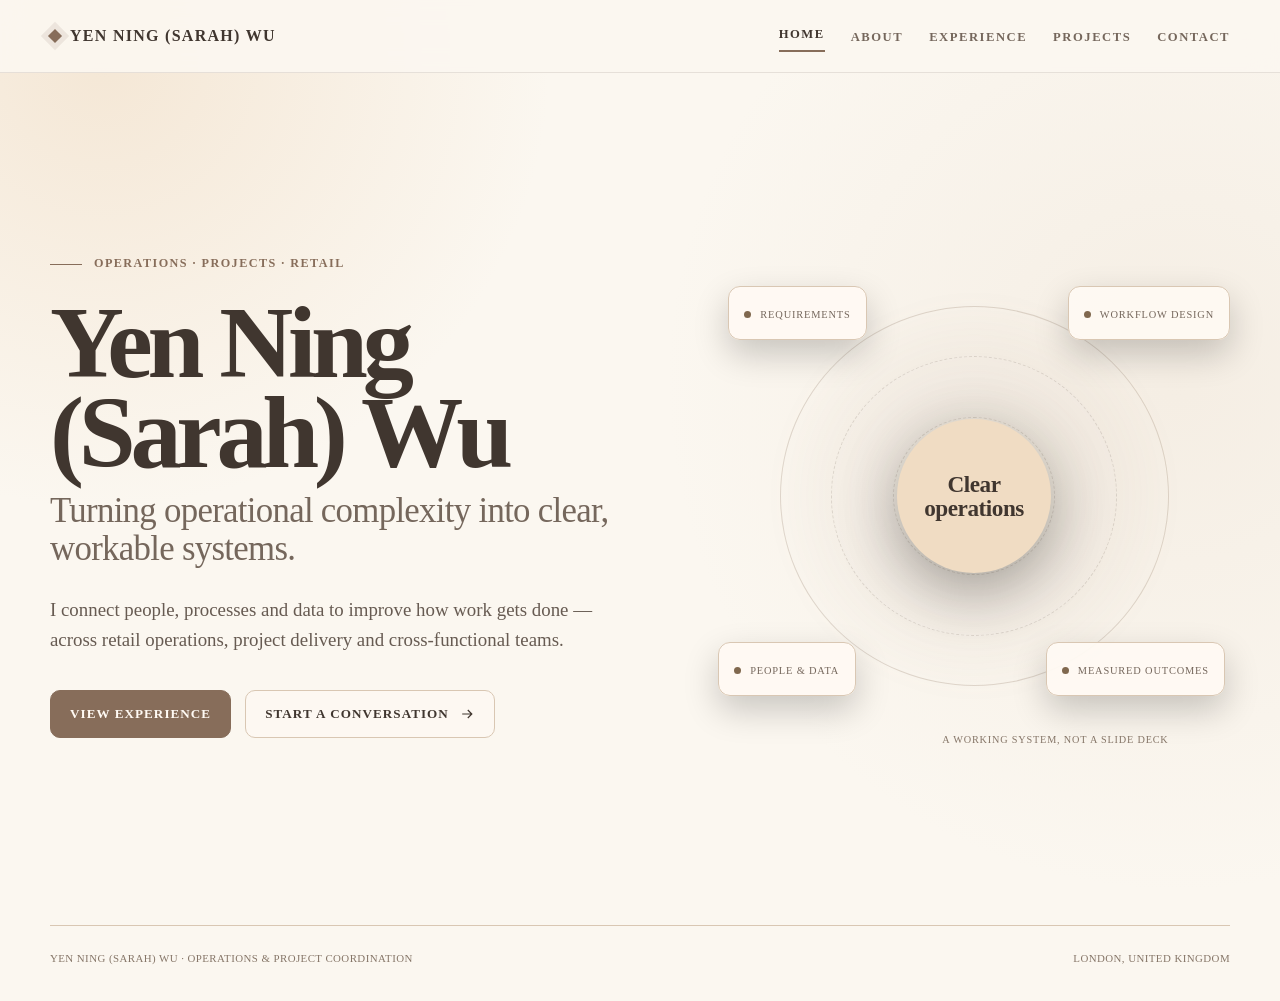
==== commit 1c9f2809: "Integrate LinkedIn profile details" ====
--- a/index.html
+++ b/index.html
@@ -3,9 +3,9 @@
 <head>
   <meta charset="utf-8">
   <meta name="viewport" content="width=device-width, initial-scale=1">
-  <meta name="description" content="Sarah Wu — operations and project coordination professional specialising in process improvement, retail operations, and data-informed delivery.">
+  <meta name="description" content="Yen Ning (Sarah) Wu — operations and project coordination professional specialising in process improvement, retail operations, and data-informed delivery.">
   <meta name="theme-color" content="#fbf7f0">
-  <title>Sarah Wu — Operations &amp; Project Coordination</title>
+  <title>Yen Ning (Sarah) Wu — Operations &amp; Project Coordination</title>
   <link rel="stylesheet" href="styles.css">
 </head>
 <body>
@@ -13,9 +13,9 @@
 
   <header class="site-header">
     <nav class="nav wrap" aria-label="Primary navigation">
-      <a class="brand" href="index.html" aria-label="Sarah Wu, home">
+      <a class="brand" href="index.html" aria-label="Yen Ning (Sarah) Wu, home">
         <span class="brand-mark" aria-hidden="true"></span>
-        Sarah Wu
+        Yen Ning (Sarah) Wu
       </a>
       <button class="menu-toggle" type="button" aria-expanded="false" aria-controls="nav-links" aria-label="Open navigation">Menu</button>
       <ul class="nav-links" id="nav-links">
@@ -33,7 +33,7 @@
       <div class="hero-grid wrap">
         <div class="hero-copy reveal">
           <p class="eyebrow">Operations · Projects · Retail</p>
-          <h1>Sarah Wu<span>Turning operational complexity into clear, workable systems.</span></h1>
+          <h1>Yen Ning (Sarah) Wu<span>Turning operational complexity into clear, workable systems.</span></h1>
           <p class="hero-intro">I connect people, processes and data to improve how work gets done — across retail operations, project delivery and cross-functional teams.</p>
           <div class="hero-actions">
             <a class="button button-primary" href="experience.html">View experience</a>
@@ -59,7 +59,7 @@
 
   <footer>
     <div class="footer-row wrap">
-      <span>Sarah Wu · Operations &amp; Project Coordination</span>
+      <span>Yen Ning (Sarah) Wu · Operations &amp; Project Coordination</span>
       <span>London, United Kingdom</span>
     </div>
   </footer>
--- a/styles.css
+++ b/styles.css
@@ -5,7 +5,7 @@
       --line: #d9c7b3;
       --paper: #40362f;
       --muted: #75675c;
-      --signal: #967958;
+      --signal: #876D5A;
       --signal-soft: #f0dcc3;
       --warm: #80684e;
       --cream: #fffaf4;
@@ -93,7 +93,7 @@
       width: 10px;
       height: 10px;
       background: var(--signal);
-      box-shadow: 0 0 0 5px rgba(150, 121, 88, .12);
+      box-shadow: 0 0 0 5px rgba(135, 109, 90, .12);
       transform: rotate(45deg);
     }
 
@@ -245,7 +245,7 @@
       position: absolute;
       inset: 8%;
       z-index: -2;
-      background: radial-gradient(circle, rgba(150, 121, 88, .13), transparent 67%);
+      background: radial-gradient(circle, rgba(135, 109, 90, .13), transparent 67%);
       filter: blur(10px);
     }
 
@@ -253,7 +253,7 @@
       position: absolute;
       inset: 12%;
       z-index: -1;
-      border: 1px solid rgba(150, 121, 88, .24);
+      border: 1px solid rgba(135, 109, 90, .24);
       border-radius: 50%;
       animation: breathe 5s ease-in-out infinite;
     }
@@ -601,7 +601,7 @@
     }
 
     .contact::after {
-      content: "SARAH WU";
+      content: "YEN NING WU";
       position: absolute;
       right: -1vw;
       bottom: -5vw;
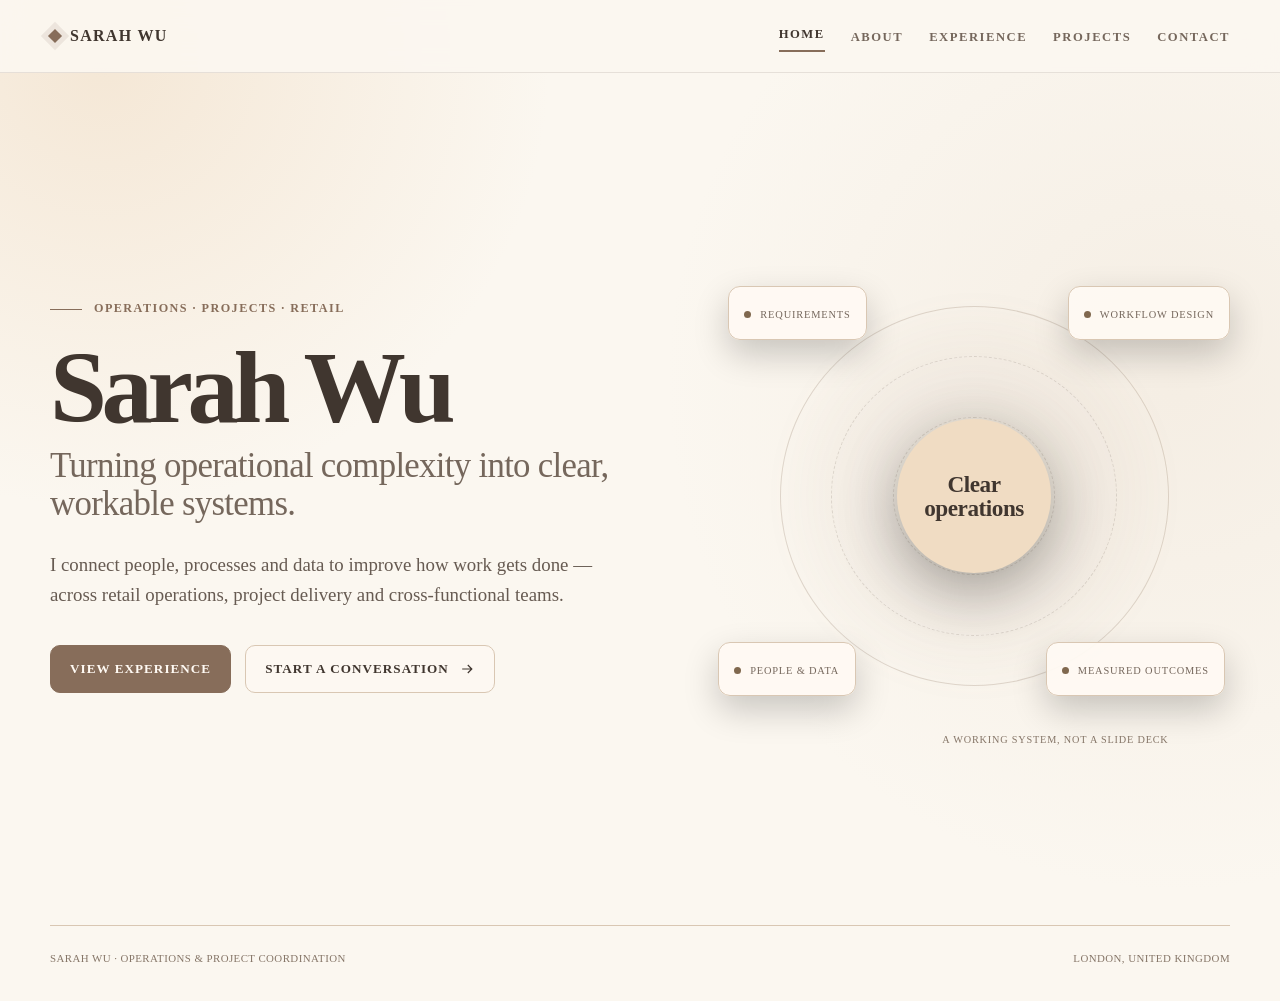
==== commit 3ca03af0: "Use Sarah Wu as display name" ====
--- a/index.html
+++ b/index.html
@@ -3,9 +3,9 @@
 <head>
   <meta charset="utf-8">
   <meta name="viewport" content="width=device-width, initial-scale=1">
-  <meta name="description" content="Yen Ning (Sarah) Wu — operations and project coordination professional specialising in process improvement, retail operations, and data-informed delivery.">
+  <meta name="description" content="Sarah Wu — operations and project coordination professional specialising in process improvement, retail operations, and data-informed delivery.">
   <meta name="theme-color" content="#fbf7f0">
-  <title>Yen Ning (Sarah) Wu — Operations &amp; Project Coordination</title>
+  <title>Sarah Wu — Operations &amp; Project Coordination</title>
   <link rel="stylesheet" href="styles.css">
 </head>
 <body>
@@ -13,9 +13,9 @@
 
   <header class="site-header">
     <nav class="nav wrap" aria-label="Primary navigation">
-      <a class="brand" href="index.html" aria-label="Yen Ning (Sarah) Wu, home">
+      <a class="brand" href="index.html" aria-label="Sarah Wu, home">
         <span class="brand-mark" aria-hidden="true"></span>
-        Yen Ning (Sarah) Wu
+        Sarah Wu
       </a>
       <button class="menu-toggle" type="button" aria-expanded="false" aria-controls="nav-links" aria-label="Open navigation">Menu</button>
       <ul class="nav-links" id="nav-links">
@@ -33,7 +33,7 @@
       <div class="hero-grid wrap">
         <div class="hero-copy reveal">
           <p class="eyebrow">Operations · Projects · Retail</p>
-          <h1>Yen Ning (Sarah) Wu<span>Turning operational complexity into clear, workable systems.</span></h1>
+          <h1>Sarah Wu<span>Turning operational complexity into clear, workable systems.</span></h1>
           <p class="hero-intro">I connect people, processes and data to improve how work gets done — across retail operations, project delivery and cross-functional teams.</p>
           <div class="hero-actions">
             <a class="button button-primary" href="experience.html">View experience</a>
@@ -59,7 +59,7 @@
 
   <footer>
     <div class="footer-row wrap">
-      <span>Yen Ning (Sarah) Wu · Operations &amp; Project Coordination</span>
+      <span>Sarah Wu · Operations &amp; Project Coordination</span>
       <span>London, United Kingdom</span>
     </div>
   </footer>
--- a/styles.css
+++ b/styles.css
@@ -601,7 +601,7 @@
     }
 
     .contact::after {
-      content: "YEN NING WU";
+      content: "SARAH WU";
       position: absolute;
       right: -1vw;
       bottom: -5vw;
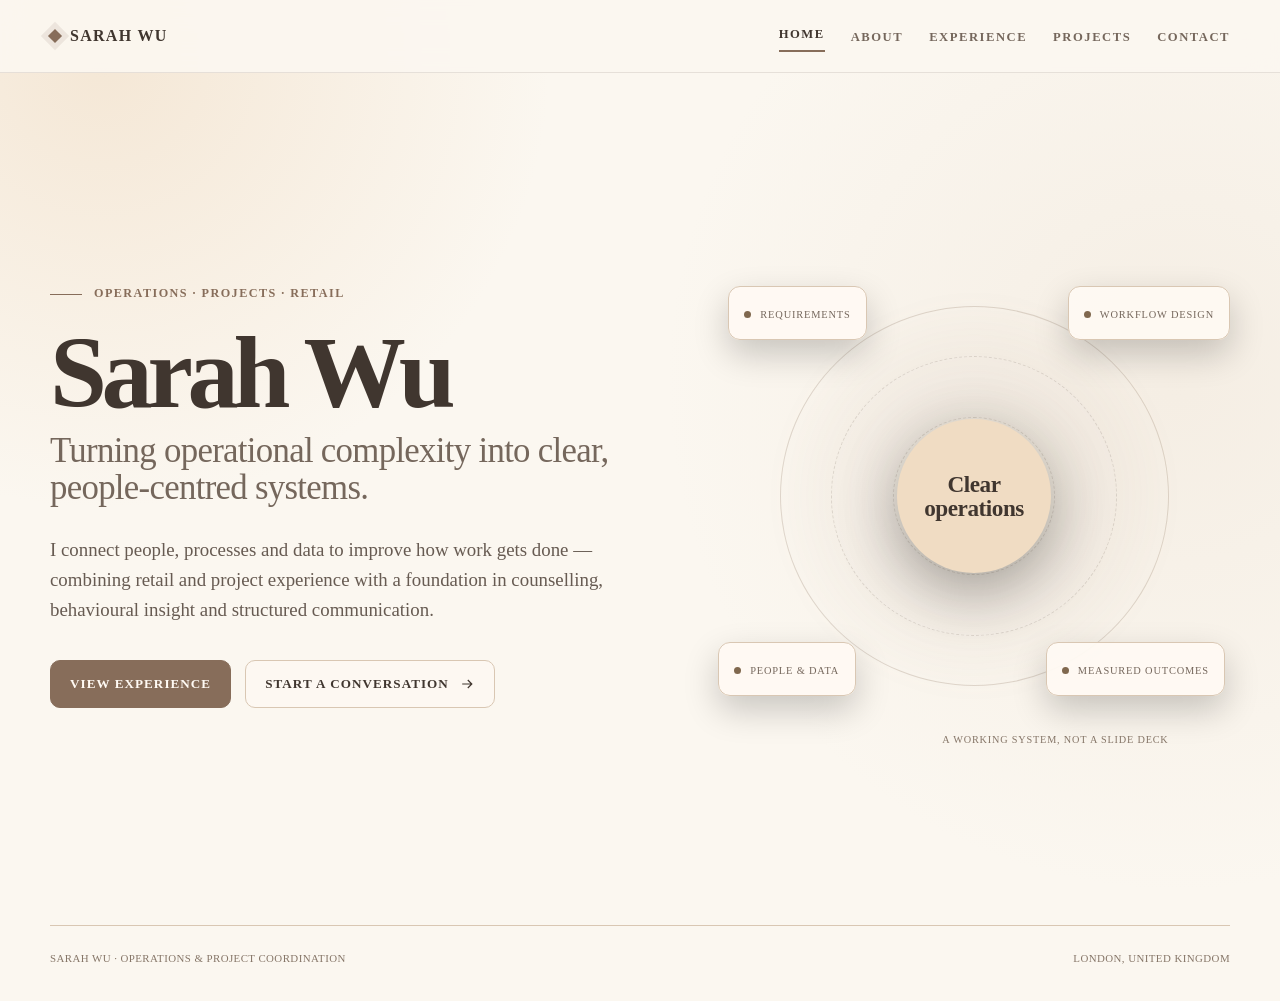
==== commit 9acfc4f4: "Integrate counselling background" ====
--- a/index.html
+++ b/index.html
@@ -33,8 +33,8 @@
       <div class="hero-grid wrap">
         <div class="hero-copy reveal">
           <p class="eyebrow">Operations · Projects · Retail</p>
-          <h1>Sarah Wu<span>Turning operational complexity into clear, workable systems.</span></h1>
-          <p class="hero-intro">I connect people, processes and data to improve how work gets done — across retail operations, project delivery and cross-functional teams.</p>
+          <h1>Sarah Wu<span>Turning operational complexity into clear, people-centred systems.</span></h1>
+          <p class="hero-intro">I connect people, processes and data to improve how work gets done — combining retail and project experience with a foundation in counselling, behavioural insight and structured communication.</p>
           <div class="hero-actions">
             <a class="button button-primary" href="experience.html">View experience</a>
             <a class="button button-secondary" href="mailto:sweet19961010@gmail.com">
